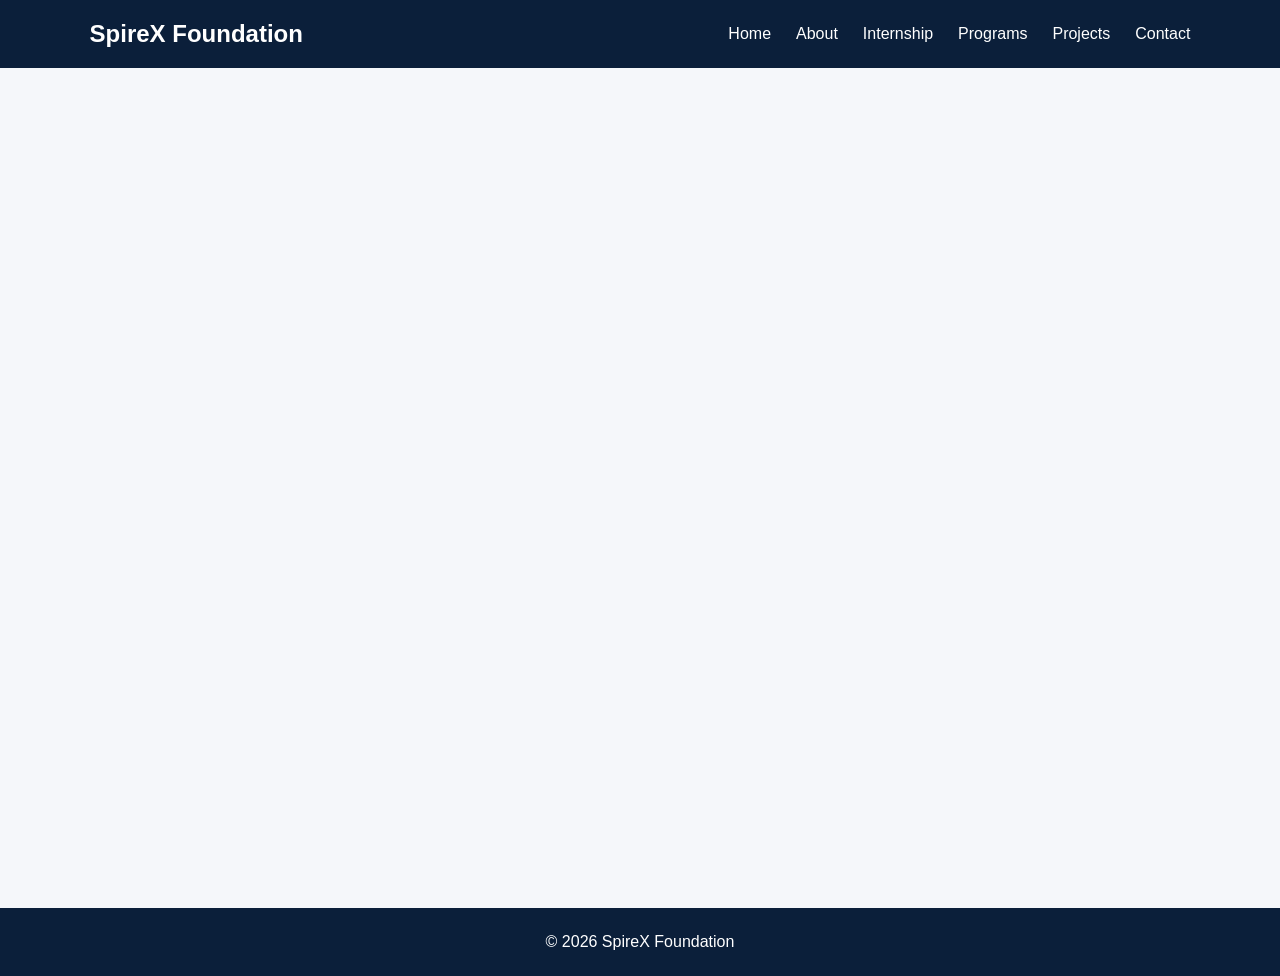
==== index.html @ 18ac82c0 "Initial project structure" ====
<!DOCTYPE html>
<html lang="en">
<head>
    <meta charset="UTF-8"><meta name="viewport" content="width=device-width, initial-scale=1.0">
    <title>SpireX Foundation</title>
    <link rel="stylesheet" href="style.css">
</head>
<body>
<!-- ================= NAVBAR ================= -->
    <header class="navbar">
        <div class="logo">
            SpireX Foundation
        </div>
        <nav>
            <a href="#home">Home</a>
            <a href="#about">About</a>
            <a href="#internship">Internship</a>
            <a href="#programs">Programs</a>
            <a href="#projects">Projects</a>
            <a href="#contact">Contact</a>
        </nav>
    </header>
    <!-- ================= HOME ================= -->
    <section id="home">
        <!-- Member 2 will work here -->
    </section>

    <!-- ================= ABOUT ================= -->
    <section id="about">
        <!-- Member 3 will work here -->
    </section>
    
    <!-- ================= INTERNSHIP ================= -->
     <section id="internship">
         <!-- Member 4 will work here -->
    </section>
    
    <!-- ================= PROGRAMS ================= -->
     <section id="programs">
        <!-- Member 5 will work here -->
    </section>
    
    <!-- ================= PROJECTS ================= -->
    <section id="projects">
        <!-- Member 5 will work here -->
    </section>
    <!-- ================= CONTACT ================= -->
     <section id="contact">
        <!-- Contact section -->
    </section>
    <!-- ================= FOOTER ================= -->
     <footer>
        <p>
            © 2026 SpireX Foundation
        </p>
    </footer>
<script src="script.js"></script>

</body>

</html>
---- style.css ----
* {
    margin: 0;
    padding: 0;
    box-sizing: border-box;
}
body {
    font-family: Arial, sans-serif;
    background-color: #f5f7fa;
    color: #102a43;
}
html {
    scroll-behavior: smooth;
}
/* ================= NAVBAR ================= */
.navbar {
    display: flex;
    justify-content: space-between;
    align-items: center;
    padding: 20px 7%;
    background-color: #0b1f3a;
    color: white;
}
.logo {
    font-size: 24px;
    font-weight: bold;
}
.navbar nav {
    display: flex;
    gap: 25px;
}
.navbar a {
    color: white;
    text-decoration: none;
    font-size: 16px;
}
/* ================= COMMON SECTION ================= */
section {
    padding: 70px 7%;
}
/* ================= COMMON BUTTON ================= */
button {
    padding: 12px 20px;
    border: none;
    border-radius: 6px;
    cursor: pointer;
}
/* ================= FOOTER ================= */
footer {
    background-color: #0b1f3a;
    color: white;
    text-align: center;
    padding: 25px;
}
/* ================= MOBILE ================= */
@media (max-width: 700px) {
    .navbar {
        flex-direction: column;
        gap: 15px;
    }
    .navbar nav {
        flex-wrap: wrap;
        justify-content: center;
        gap: 15px;
    }
}
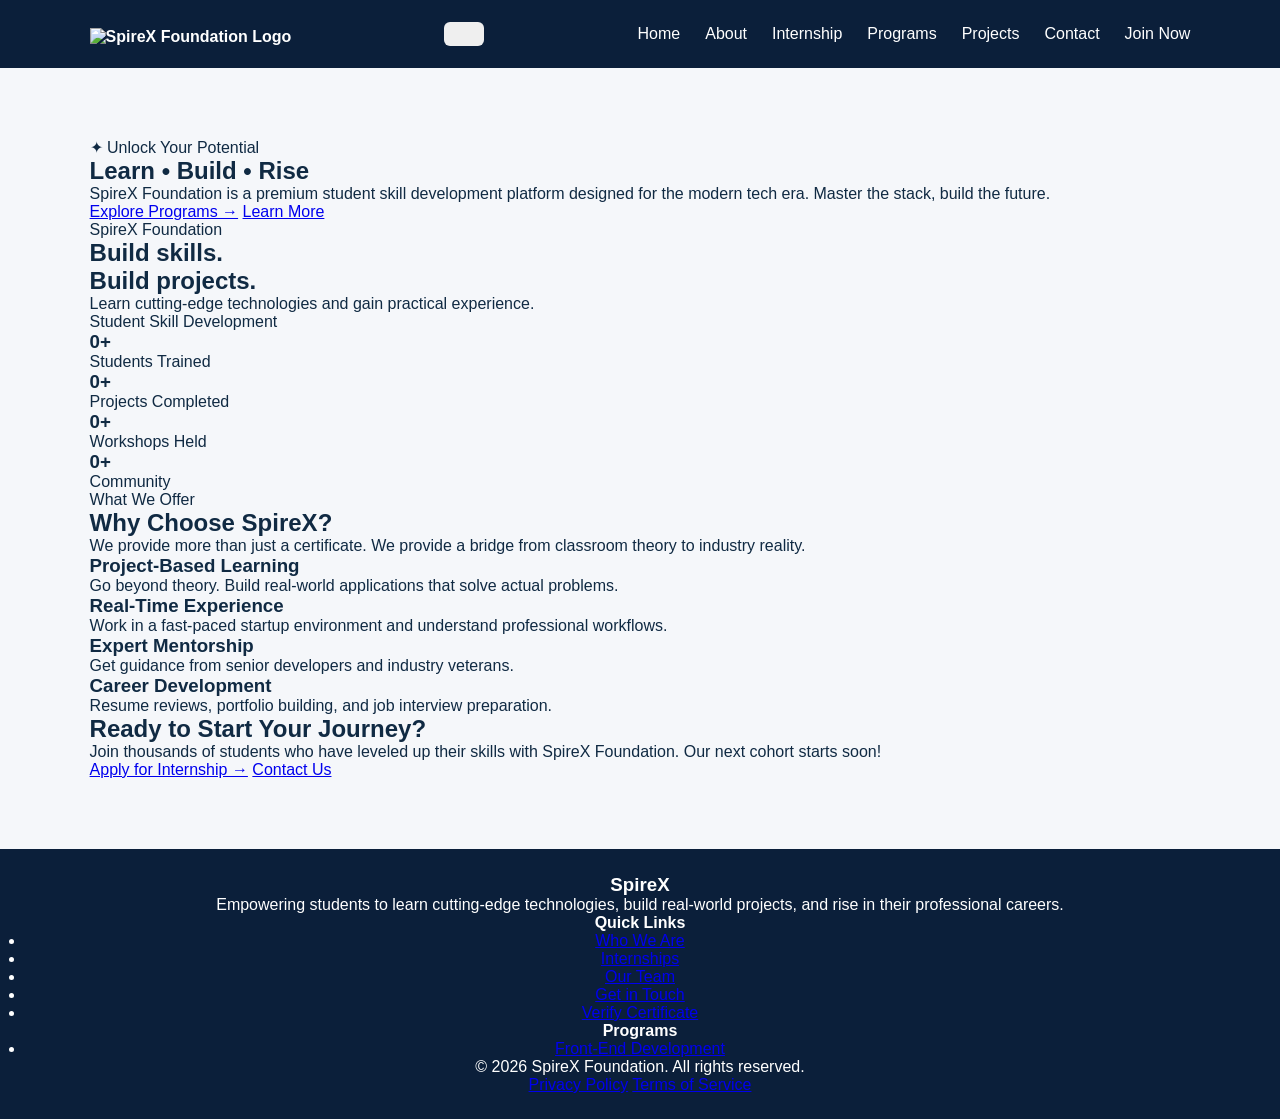
==== commit d6c21155: "Update index.html" ====
--- a/index.html
+++ b/index.html
@@ -1,61 +1,162 @@
 <!DOCTYPE html>
 <html lang="en">
+
 <head>
-    <meta charset="UTF-8"><meta name="viewport" content="width=device-width, initial-scale=1.0">
+    <meta charset="UTF-8">
+    <meta name="viewport" content="width=device-width, initial-scale=1.0">
     <title>SpireX Foundation</title>
     <link rel="stylesheet" href="style.css">
 </head>
+
 <body>
-<!-- ================= NAVBAR ================= -->
+    <!-- ================= NAVBAR ================= -->
     <header class="navbar">
         <div class="logo">
-            SpireX Foundation
+            <a href="#home">
+                <img src="logo.png" alt="SpireX Foundation Logo" class="logo-img">
+            </a>
         </div>
-        <nav>
+        <button class="nav-toggle" id="navToggle" aria-label="Toggle navigation">
+            <span></span>
+            <span></span>
+            <span></span>
+        </button>
+        <nav class="nav-menu" id="navMenu">
             <a href="#home">Home</a>
             <a href="#about">About</a>
             <a href="#internship">Internship</a>
             <a href="#programs">Programs</a>
             <a href="#projects">Projects</a>
             <a href="#contact">Contact</a>
+            <a href="#internship" class="btn primary-btn nav-btn">Join Now</a>
         </nav>
     </header>
-    <!-- ================= HOME ================= -->
-    <section id="home">
-        <!-- Member 2 will work here -->
+
+    <!-- ================= HOME - MEMBER 2 ================= -->
+    <section id="home" class="home-section">
+        <!-- HERO SECTION -->
+        <div class="hero">
+            <div class="hero-content">
+                <p class="hero-small">✦ Unlock Your Potential</p>
+                <h1>Learn <span>•</span> Build <span>•</span> Rise</h1>
+                <p class="hero-text">
+                    SpireX Foundation is a premium student skill development platform designed for the modern tech era.
+                    Master the stack, build the future.
+                </p>
+                <div class="hero-buttons">
+                    <a href="#programs" class="btn primary-btn">Explore Programs &rarr;</a>
+                    <a href="#about" class="btn secondary-btn">Learn More</a>
+                </div>
+            </div>
+
+            <div class="hero-card">
+                <div class="card-top">SpireX Foundation</div>
+                <h2>Build skills.<br>Build projects.</h2>
+                <p>Learn cutting-edge technologies and gain practical experience.</p>
+                <div class="mini-line"></div>
+                <p class="card-note">Student Skill Development</p>
+            </div>
+        </div>
+
+        <!-- STATS SECTION -->
+        <div class="stats">
+            <div class="stat-box">
+                <h3>0+</h3>
+                <p>Students Trained</p>
+            </div>
+            <div class="stat-box">
+                <h3>0+</h3>
+                <p>Projects Completed</p>
+            </div>
+            <div class="stat-box">
+                <h3>0+</h3>
+                <p>Workshops Held</p>
+            </div>
+            <div class="stat-box">
+                <h3>0+</h3>
+                <p>Community</p>
+            </div>
+        </div>
+
+        <!-- WHY CHOOSE SPIREX SECTION -->
+        <div class="why-section">
+            <div class="section-heading">
+                <p class="hero-small">What We Offer</p>
+                <h2>Why Choose SpireX?</h2>
+                <p>
+                    We provide more than just a certificate. We provide a bridge from classroom theory to industry
+                    reality.
+                </p>
+            </div>
+
+            <div class="feature-grid">
+                <div class="feature-card">
+                    <h3>Project-Based Learning</h3>
+                    <p>Go beyond theory. Build real-world applications that solve actual problems.</p>
+                </div>
+                <div class="feature-card">
+                    <h3>Real-Time Experience</h3>
+                    <p>Work in a fast-paced startup environment and understand professional workflows.</p>
+                </div>
+                <div class="feature-card">
+                    <h3>Expert Mentorship</h3>
+                    <p>Get guidance from senior developers and industry veterans.</p>
+                </div>
+                <div class="feature-card">
+                    <h3>Career Development</h3>
+                    <p>Resume reviews, portfolio building, and job interview preparation.</p>
+                </div>
+            </div>
+        </div>
+
+        <!-- CTA SECTION -->
+        <div class="cta-section">
+            <h2>Ready to Start Your Journey?</h2>
+            <p>
+                Join thousands of students who have leveled up their skills with SpireX Foundation. Our next cohort
+                starts soon!
+            </p>
+            <div class="hero-buttons">
+                <a href="#internship" class="btn primary-btn">Apply for Internship &rarr;</a>
+                <a href="#contact" class="btn secondary-btn">Contact Us</a>
+            </div>
+        </div>
     </section>
 
-    <!-- ================= ABOUT ================= -->
-    <section id="about">
-        <!-- Member 3 will work here -->
-    </section>
-    
-    <!-- ================= INTERNSHIP ================= -->
-     <section id="internship">
-         <!-- Member 4 will work here -->
-    </section>
-    
-    <!-- ================= PROGRAMS ================= -->
-     <section id="programs">
-        <!-- Member 5 will work here -->
-    </section>
-    
-    <!-- ================= PROJECTS ================= -->
-    <section id="projects">
-        <!-- Member 5 will work here -->
-    </section>
-    <!-- ================= CONTACT ================= -->
-     <section id="contact">
-        <!-- Contact section -->
-    </section>
     <!-- ================= FOOTER ================= -->
-     <footer>
-        <p>
-            © 2026 SpireX Foundation
-        </p>
+    <footer>
+        <div class="footer-container">
+            <div class="footer-col footer-about">
+                <h3 class="footer-logo">SpireX</h3>
+                <p>Empowering students to learn cutting-edge technologies, build real-world projects, and rise in their
+                    professional careers.</p>
+            </div>
+            <div class="footer-col">
+                <h4>Quick Links</h4>
+                <ul>
+                    <li><a href="#about">Who We Are</a></li>
+                    <li><a href="#internship">Internships</a></li>
+                    <li><a href="#about">Our Team</a></li>
+                    <li><a href="#contact">Get in Touch</a></li>
+                    <li><a href="#">Verify Certificate</a></li>
+                </ul>
+            </div>
+            <div class="footer-col">
+                <h4>Programs</h4>
+                <ul>
+                    <li><a href="#programs">Front-End Development</a></li>
+                </ul>
+            </div>
+        </div>
+        <div class="footer-bottom">
+            <p>&copy; 2026 SpireX Foundation. All rights reserved.</p>
+            <div class="footer-legal">
+                <a href="#">Privacy Policy</a>
+                <a href="#">Terms of Service</a>
+            </div>
+        </div>
     </footer>
-<script src="script.js"></script>
-
+    <script src="script.js"></script>
 </body>
 
-</html>+</html>
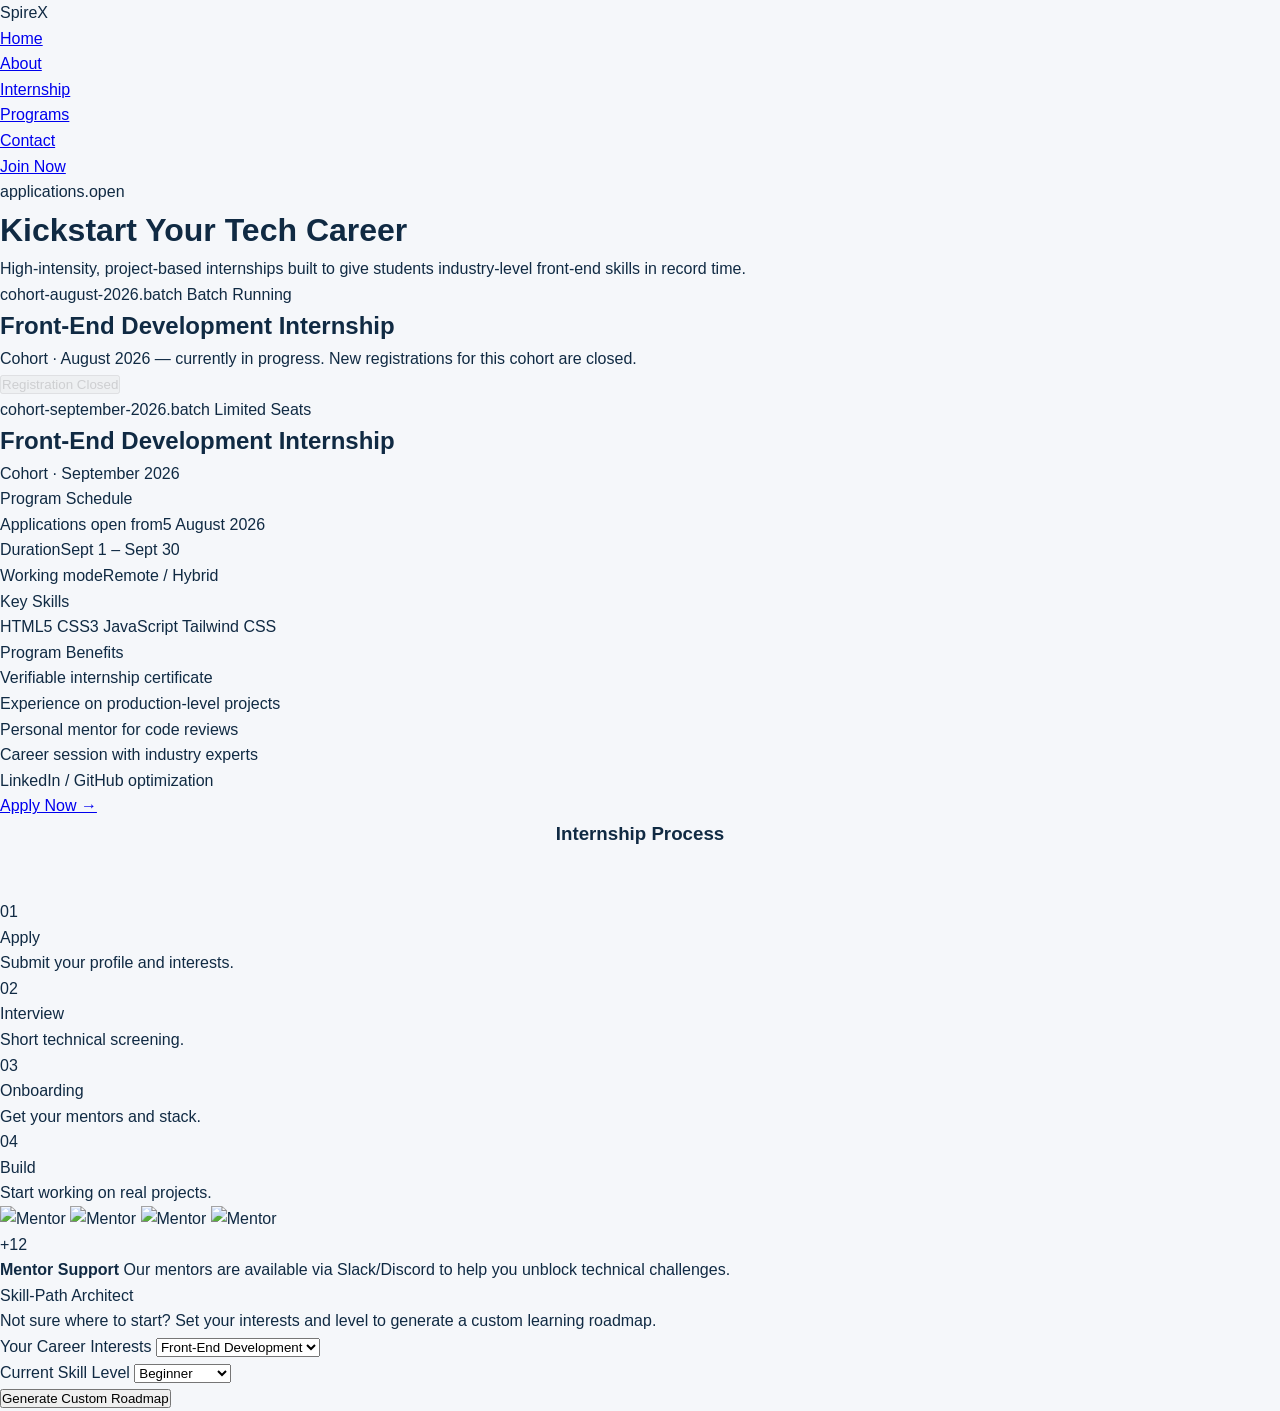
==== commit 9cd1f412: "Add files via upload" ====
--- a/index.html
+++ b/index.html
@@ -1,162 +1,164 @@
-<!DOCTYPE html>
-<html lang="en">
-
-<head>
-    <meta charset="UTF-8">
-    <meta name="viewport" content="width=device-width, initial-scale=1.0">
-    <title>SpireX Foundation</title>
-    <link rel="stylesheet" href="style.css">
-</head>
-
-<body>
-    <!-- ================= NAVBAR ================= -->
-    <header class="navbar">
-        <div class="logo">
-            <a href="#home">
-                <img src="logo.png" alt="SpireX Foundation Logo" class="logo-img">
-            </a>
-        </div>
-        <button class="nav-toggle" id="navToggle" aria-label="Toggle navigation">
-            <span></span>
-            <span></span>
-            <span></span>
-        </button>
-        <nav class="nav-menu" id="navMenu">
-            <a href="#home">Home</a>
-            <a href="#about">About</a>
-            <a href="#internship">Internship</a>
-            <a href="#programs">Programs</a>
-            <a href="#projects">Projects</a>
-            <a href="#contact">Contact</a>
-            <a href="#internship" class="btn primary-btn nav-btn">Join Now</a>
-        </nav>
-    </header>
-
-    <!-- ================= HOME - MEMBER 2 ================= -->
-    <section id="home" class="home-section">
-        <!-- HERO SECTION -->
-        <div class="hero">
-            <div class="hero-content">
-                <p class="hero-small">✦ Unlock Your Potential</p>
-                <h1>Learn <span>•</span> Build <span>•</span> Rise</h1>
-                <p class="hero-text">
-                    SpireX Foundation is a premium student skill development platform designed for the modern tech era.
-                    Master the stack, build the future.
-                </p>
-                <div class="hero-buttons">
-                    <a href="#programs" class="btn primary-btn">Explore Programs &rarr;</a>
-                    <a href="#about" class="btn secondary-btn">Learn More</a>
-                </div>
-            </div>
-
-            <div class="hero-card">
-                <div class="card-top">SpireX Foundation</div>
-                <h2>Build skills.<br>Build projects.</h2>
-                <p>Learn cutting-edge technologies and gain practical experience.</p>
-                <div class="mini-line"></div>
-                <p class="card-note">Student Skill Development</p>
-            </div>
-        </div>
-
-        <!-- STATS SECTION -->
-        <div class="stats">
-            <div class="stat-box">
-                <h3>0+</h3>
-                <p>Students Trained</p>
-            </div>
-            <div class="stat-box">
-                <h3>0+</h3>
-                <p>Projects Completed</p>
-            </div>
-            <div class="stat-box">
-                <h3>0+</h3>
-                <p>Workshops Held</p>
-            </div>
-            <div class="stat-box">
-                <h3>0+</h3>
-                <p>Community</p>
-            </div>
-        </div>
-
-        <!-- WHY CHOOSE SPIREX SECTION -->
-        <div class="why-section">
-            <div class="section-heading">
-                <p class="hero-small">What We Offer</p>
-                <h2>Why Choose SpireX?</h2>
-                <p>
-                    We provide more than just a certificate. We provide a bridge from classroom theory to industry
-                    reality.
-                </p>
-            </div>
-
-            <div class="feature-grid">
-                <div class="feature-card">
-                    <h3>Project-Based Learning</h3>
-                    <p>Go beyond theory. Build real-world applications that solve actual problems.</p>
-                </div>
-                <div class="feature-card">
-                    <h3>Real-Time Experience</h3>
-                    <p>Work in a fast-paced startup environment and understand professional workflows.</p>
-                </div>
-                <div class="feature-card">
-                    <h3>Expert Mentorship</h3>
-                    <p>Get guidance from senior developers and industry veterans.</p>
-                </div>
-                <div class="feature-card">
-                    <h3>Career Development</h3>
-                    <p>Resume reviews, portfolio building, and job interview preparation.</p>
-                </div>
-            </div>
-        </div>
-
-        <!-- CTA SECTION -->
-        <div class="cta-section">
-            <h2>Ready to Start Your Journey?</h2>
-            <p>
-                Join thousands of students who have leveled up their skills with SpireX Foundation. Our next cohort
-                starts soon!
-            </p>
-            <div class="hero-buttons">
-                <a href="#internship" class="btn primary-btn">Apply for Internship &rarr;</a>
-                <a href="#contact" class="btn secondary-btn">Contact Us</a>
-            </div>
-        </div>
-    </section>
-
-    <!-- ================= FOOTER ================= -->
-    <footer>
-        <div class="footer-container">
-            <div class="footer-col footer-about">
-                <h3 class="footer-logo">SpireX</h3>
-                <p>Empowering students to learn cutting-edge technologies, build real-world projects, and rise in their
-                    professional careers.</p>
-            </div>
-            <div class="footer-col">
-                <h4>Quick Links</h4>
-                <ul>
-                    <li><a href="#about">Who We Are</a></li>
-                    <li><a href="#internship">Internships</a></li>
-                    <li><a href="#about">Our Team</a></li>
-                    <li><a href="#contact">Get in Touch</a></li>
-                    <li><a href="#">Verify Certificate</a></li>
-                </ul>
-            </div>
-            <div class="footer-col">
-                <h4>Programs</h4>
-                <ul>
-                    <li><a href="#programs">Front-End Development</a></li>
-                </ul>
-            </div>
-        </div>
-        <div class="footer-bottom">
-            <p>&copy; 2026 SpireX Foundation. All rights reserved.</p>
-            <div class="footer-legal">
-                <a href="#">Privacy Policy</a>
-                <a href="#">Terms of Service</a>
-            </div>
-        </div>
-    </footer>
-    <script src="script.js"></script>
-</body>
-
-</html>
+<!DOCTYPE html>
+<html lang="en">
+<head>
+<meta charset="UTF-8" />
+<meta name="viewport" content="width=device-width, initial-scale=1.0" />
+<title>Internship Program</title>
+<link rel="preconnect" href="https://fonts.googleapis.com">
+<link rel="stylesheet" href="style.css">
+</head>
+<body>
+
+<div class="bg-glow"></div>
+<div class="bg-grid"></div>
+
+<nav class="nav">
+  <div class="nav-logo">Spire<span>X</span></div>
+  <ul class="nav-links">
+    <li><a href="#">Home</a></li>
+    <li><a href="#">About</a></li>
+    <li><a href="#">Internship</a></li>
+    <li><a href="#">Programs</a></li>
+    <li><a href="#">Contact</a></li>
+  </ul>
+  <a href="#" class="nav-cta">Join Now</a>
+</nav>
+
+<div class="wrap">
+
+  <div class="eyebrow reveal">applications.open</div>
+  <h1 class="page-title reveal">Kickstart Your Tech Career</h1>
+  <p class="page-sub reveal">High-intensity, project-based internships built to give students industry-level front-end skills in record time.</p>
+
+
+  <div class="cohort-card reveal">
+    <div class="tab-bar">
+      <div class="tab-dots"><span></span><span></span><span></span></div>
+      <span class="tab-file">cohort-august-2026.batch</span>
+      <span class="status-pill">Batch Running</span>
+    </div>
+    <div class="cohort-body">
+      <h2 class="cohort-title">Front-End Development Internship</h2>
+      <p class="cohort-meta">Cohort · August 2026 — currently in progress. New registrations for this cohort are closed.</p>
+      <button class="apply-btn" disabled style="opacity:.5; cursor:not-allowed;">Registration Closed</button>
+    </div>
+  </div>
+
+  
+  <div class="cohort-card reveal">
+    <div class="tab-bar">
+      <div class="tab-dots"><span></span><span></span><span></span></div>
+      <span class="tab-file">cohort-september-2026.batch</span>
+      <span class="status-pill mint">Limited Seats</span>
+    </div>
+    <div class="cohort-body">
+      <h2 class="cohort-title">Front-End Development Internship</h2>
+      <p class="cohort-meta">Cohort · September 2026</p>
+
+      <div class="grid-2">
+        <div>
+          <div class="block-label">Program Schedule</div>
+          <ul class="kv-list">
+            <li><span class="k">Applications open from</span><span class="v">5 August 2026</span></li>
+            <li><span class="k">Duration</span><span class="v">Sept 1 – Sept 30</span></li>
+            <li><span class="k">Working mode</span><span class="v">Remote / Hybrid</span></li>
+          </ul>
+        </div>
+        <div>
+          <div class="block-label">Key Skills</div>
+          <div class="skill-tags">
+            <span>HTML5</span>
+            <span>CSS3</span>
+            <span>JavaScript</span>
+            <span>Tailwind CSS</span>
+          </div>
+        </div>
+      </div>
+
+      <div class="block-label">Program Benefits</div>
+      <ul class="benefits">
+        <li>Verifiable internship certificate</li>
+        <li>Experience on production-level projects</li>
+        <li>Personal mentor for code reviews</li>
+        <li>Career session with industry experts</li>
+        <li>LinkedIn / GitHub optimization</li>
+      </ul>
+
+      <a class="apply-btn" href="https://forms.gle/pa9HU2PPgo3mgLje9" target="_blank" rel="noopener">
+        Apply Now →
+      </a>
+    </div>
+  </div>
+
+  <h3 class="section-heading reveal">Internship Process</h3>
+  <div class="process">
+    <div class="step reveal" style="transition-delay:.05s">
+      <div class="step-index">01</div>
+      <div class="step-title">Apply</div>
+      <p class="step-desc">Submit your profile and interests.</p>
+    </div>
+    <div class="step reveal" style="transition-delay:.15s">
+      <div class="step-index">02</div>
+      <div class="step-title">Interview</div>
+      <p class="step-desc">Short technical screening.</p>
+    </div>
+    <div class="step reveal" style="transition-delay:.25s">
+      <div class="step-index">03</div>
+      <div class="step-title">Onboarding</div>
+      <p class="step-desc">Get your mentors and stack.</p>
+    </div>
+    <div class="step reveal" style="transition-delay:.35s">
+      <div class="step-index">04</div>
+      <div class="step-title">Build</div>
+      <p class="step-desc">Start working on real projects.</p>
+    </div>
+  </div>
+
+  <div class="mentor-row reveal">
+    <div class="avatars">
+      <img src="https://picsum.photos/seed/avatar_1/100/100" alt="Mentor" />
+      <img src="https://picsum.photos/seed/avatar_2/100/100" alt="Mentor" />
+      <img src="https://picsum.photos/seed/avatar_3/100/100" alt="Mentor" />
+      <img src="https://picsum.photos/seed/avatar_4/100/100" alt="Mentor" />
+      <div class="avatar-more">+12</div>
+    </div>
+    <div class="mentor-copy">
+      <strong>Mentor Support</strong>
+      Our mentors are available via Slack/Discord to help you unblock technical challenges.
+    </div>
+  </div>
+
+  <div class="roadmap-card reveal">
+    <div class="roadmap-title">Skill-Path Architect</div>
+    <p class="roadmap-sub">Not sure where to start? Set your interests and level to generate a custom learning roadmap.</p>
+
+    <div class="roadmap-form">
+      <div class="field">
+        <label for="interest">Your Career Interests</label>
+        <select id="interest">
+          <option>Front-End Development</option>
+          <option>UI/UX Design</option>
+          <option>Full-Stack Development</option>
+        </select>
+      </div>
+      <div class="field">
+        <label for="level">Current Skill Level</label>
+        <select id="level">
+          <option>Beginner</option>
+          <option>Intermediate</option>
+          <option>Advanced</option>
+        </select>
+      </div>
+    </div>
+
+    <button class="generate-btn" onclick="generateRoadmap()">Generate Custom Roadmap</button>
+
+    <div class="roadmap-output" id="roadmapOutput"></div>
+  </div>
+
+</div>
+
+<script src="script.js"></script>
+
+</body>
+</html>
--- a/style.css
+++ b/style.css
@@ -3,63 +3,546 @@
     padding: 0;
     box-sizing: border-box;
 }
+
 body {
     font-family: Arial, sans-serif;
     background-color: #f5f7fa;
     color: #102a43;
-}
-html {
-    scroll-behavior: smooth;
-}
+    line-height: 1.6;
+    overflow-x: hidden;
+}
+
+section {
+    padding: 70px 7%;
+}
+
 /* ================= NAVBAR ================= */
 .navbar {
     display: flex;
     justify-content: space-between;
     align-items: center;
-    padding: 20px 7%;
+    padding: 6px 7%;
     background-color: #0b1f3a;
-    color: white;
-}
-.logo {
-    font-size: 24px;
+    color: #ffffff;
+    position: sticky;
+    top: 0;
+    z-index: 1000;
+}
+
+.logo a {
+    display: flex;
+    align-items: center;
+    text-decoration: none;
+}
+
+.logo-img {
+    height: 175px;
+    width: auto;
+    object-fit: contain;
+    display: block;
+}
+
+.nav-menu {
+    display: flex;
+    align-items: center;
+    gap: 24px;
+}
+
+.nav-menu a {
+    color: #ffffff;
+    text-decoration: none;
+    font-size: 15px;
+    font-weight: 500;
+    transition: color 0.2s ease;
+}
+
+.nav-menu a:hover {
+    color: #60a5fa;
+}
+
+.nav-btn {
+    padding: 8px 18px !important;
+    font-size: 14px !important;
+    background-color: #2563eb !important;
+    color: #ffffff !important;
+    border-color: #2563eb !important;
+}
+
+.nav-btn:hover {
+    background-color: #1d4ed8 !important;
+    border-color: #1d4ed8 !important;
+}
+
+.nav-toggle {
+    display: none;
+    flex-direction: column;
+    justify-content: space-between;
+    width: 26px;
+    height: 19px;
+    background: transparent;
+    border: none;
+    cursor: pointer;
+    padding: 0;
+    z-index: 1001;
+}
+
+.nav-toggle span {
+    width: 100%;
+    height: 3px;
+    background-color: #ffffff;
+    border-radius: 2px;
+    transition: transform 0.3s ease, opacity 0.3s ease;
+}
+
+/* ================= BUTTONS ================= */
+.btn {
+    display: inline-flex;
+    align-items: center;
+    justify-content: center;
+    padding: 12px 24px;
+    border-radius: 6px;
+    font-size: 15px;
     font-weight: bold;
-}
-.navbar nav {
-    display: flex;
-    gap: 25px;
-}
-.navbar a {
-    color: white;
+    cursor: pointer;
     text-decoration: none;
+    transition: 0.2s ease;
+    border: 1.5px solid transparent;
+}
+
+.primary-btn {
+    background-color: #2563eb;
+    color: #ffffff;
+    border-color: #2563eb;
+}
+
+.primary-btn:hover {
+    background-color: #1d4ed8;
+    border-color: #1d4ed8;
+    transform: translateY(-1px);
+}
+
+.secondary-btn {
+    background-color: transparent;
+    color: #0b1f3a;
+    border-color: #0b1f3a;
+}
+
+.secondary-btn:hover {
+    background-color: #0b1f3a;
+    color: #ffffff;
+    transform: translateY(-1px);
+}
+
+/* ================= HERO SECTION ================= */
+.home-section {
+    padding-top: 60px;
+    padding-bottom: 70px;
+}
+
+.hero {
+    display: flex;
+    align-items: center;
+    justify-content: space-between;
+    gap: 45px;
+    margin-bottom: 70px;
+}
+
+.hero-content {
+    flex: 1;
+    max-width: 600px;
+}
+
+.hero-small {
+    display: inline-block;
+    font-size: 13px;
+    font-weight: bold;
+    letter-spacing: 1px;
+    color: #2563eb;
+    background-color: #e0e7ff;
+    padding: 6px 16px;
+    border-radius: 20px;
+    margin-bottom: 20px;
+}
+
+.hero h1 {
+    font-size: 46px;
+    font-weight: 800;
+    color: #0b1f3a;
+    line-height: 1.2;
+    margin-bottom: 20px;
+}
+
+.hero h1 span {
+    color: #2563eb;
+    margin: 0 4px;
+}
+
+.hero-text {
+    font-size: 18px;
+    color: #486581;
+    line-height: 1.6;
+    margin-bottom: 30px;
+}
+
+.hero-buttons {
+    display: flex;
+    gap: 15px;
+    flex-wrap: wrap;
+}
+
+.hero-card {
+    flex: 1;
+    max-width: 400px;
+    background-color: #ffffff;
+    border: 1px solid #d9e2ec;
+    border-radius: 12px;
+    padding: 32px;
+    box-shadow: 0 10px 25px rgba(11, 31, 58, 0.08);
+}
+
+.card-top {
+    font-size: 13px;
+    color: #2563eb;
+    font-weight: bold;
+    margin-bottom: 20px;
+    text-transform: uppercase;
+    letter-spacing: 1px;
+}
+
+.hero-card h2 {
+    color: #0b1f3a;
+    font-size: 28px;
+    line-height: 1.3;
+    margin-bottom: 14px;
+}
+
+.hero-card p {
+    color: #486581;
+    font-size: 15px;
+    line-height: 1.6;
+}
+
+.mini-line {
+    width: 50px;
+    height: 3px;
+    background-color: #2563eb;
+    margin: 22px 0 12px;
+    border-radius: 2px;
+}
+
+.card-note {
+    font-size: 13px !important;
+    color: #2563eb !important;
+    font-weight: 600;
+}
+
+/* ================= STATS SECTION ================= */
+.stats {
+    display: grid;
+    grid-template-columns: repeat(4, 1fr);
+    gap: 20px;
+    background-color: #ffffff;
+    border: 1px solid #e2e8f0;
+    border-radius: 12px;
+    padding: 35px 30px;
+    margin-bottom: 80px;
+    text-align: center;
+    box-shadow: 0 4px 15px rgba(0, 0, 0, 0.03);
+}
+
+.stat-box {
+    padding: 10px;
+}
+
+.stat-box:not(:last-child) {
+    border-right: 1px solid #e2e8f0;
+}
+
+.stat-box h3 {
+    font-size: 38px;
+    font-weight: 800;
+    color: #0b1f3a;
+    margin-bottom: 6px;
+}
+
+.stat-box p {
+    font-size: 13px;
+    color: #486581;
+    font-weight: 600;
+    text-transform: uppercase;
+    letter-spacing: 0.5px;
+}
+
+/* ================= WHY CHOOSE SECTION ================= */
+.why-section {
+    margin-bottom: 80px;
+}
+
+.section-heading {
+    text-align: center;
+    max-width: 650px;
+    margin: 0 auto 50px auto;
+}
+
+.section-heading h2 {
+    font-size: 34px;
+    font-weight: 800;
+    color: #0b1f3a;
+    margin-bottom: 14px;
+}
+
+.section-heading p {
     font-size: 16px;
-}
-/* ================= COMMON SECTION ================= */
-section {
-    padding: 70px 7%;
-}
-/* ================= COMMON BUTTON ================= */
-button {
-    padding: 12px 20px;
-    border: none;
-    border-radius: 6px;
-    cursor: pointer;
-}
+    color: #486581;
+    line-height: 1.6;
+}
+
+.feature-grid {
+    display: grid;
+    grid-template-columns: repeat(4, 1fr);
+    gap: 24px;
+}
+
+.feature-card {
+    background-color: #ffffff;
+    border: 1px solid #e2e8f0;
+    border-radius: 12px;
+    padding: 30px 24px;
+    box-shadow: 0 4px 12px rgba(0, 0, 0, 0.03);
+    transition: transform 0.2s ease, box-shadow 0.2s ease, border-color 0.2s ease;
+}
+
+.feature-card:hover {
+    transform: translateY(-4px);
+    box-shadow: 0 10px 20px rgba(11, 31, 58, 0.08);
+    border-color: #bcccdc;
+}
+
+.feature-card h3 {
+    font-size: 18px;
+    font-weight: 700;
+    color: #0b1f3a;
+    margin-bottom: 12px;
+}
+
+.feature-card p {
+    font-size: 14px;
+    color: #486581;
+    line-height: 1.6;
+}
+
+/* ================= CTA SECTION ================= */
+.cta-section {
+    background-color: #0b1f3a;
+    border-radius: 16px;
+    padding: 60px 40px;
+    text-align: center;
+    color: #ffffff;
+    max-width: 1000px;
+    margin: 0 auto;
+    box-shadow: 0 10px 30px rgba(11, 31, 58, 0.15);
+}
+
+.cta-section h2 {
+    font-size: 34px;
+    font-weight: 800;
+    margin-bottom: 16px;
+    color: #ffffff;
+}
+
+.cta-section p {
+    font-size: 16px;
+    color: #9fb3c8;
+    line-height: 1.6;
+    margin-bottom: 30px;
+    max-width: 650px;
+    margin-left: auto;
+    margin-right: auto;
+}
+
+.cta-section .hero-buttons {
+    justify-content: center;
+}
+
+.cta-section .secondary-btn {
+    color: #ffffff;
+    border-color: rgba(255, 255, 255, 0.4);
+}
+
+.cta-section .secondary-btn:hover {
+    background-color: rgba(255, 255, 255, 0.15);
+    border-color: #ffffff;
+    color: #ffffff;
+}
+
 /* ================= FOOTER ================= */
 footer {
     background-color: #0b1f3a;
-    color: white;
-    text-align: center;
-    padding: 25px;
-}
-/* ================= MOBILE ================= */
-@media (max-width: 700px) {
+    color: #ffffff;
+    padding: 60px 7% 30px 7%;
+}
+
+.footer-container {
+    display: grid;
+    grid-template-columns: 2fr 1fr 1fr;
+    gap: 40px;
+    margin-bottom: 40px;
+}
+
+.footer-logo {
+    font-size: 24px;
+    font-weight: bold;
+    color: #ffffff;
+    margin-bottom: 14px;
+}
+
+.footer-about p {
+    font-size: 14px;
+    line-height: 1.6;
+    max-width: 400px;
+    color: #9fb3c8;
+}
+
+.footer-col h4 {
+    font-size: 16px;
+    font-weight: bold;
+    color: #ffffff;
+    margin-bottom: 18px;
+}
+
+.footer-col ul {
+    list-style: none;
+}
+
+.footer-col li {
+    margin-bottom: 10px;
+}
+
+.footer-col a,
+.footer-legal a {
+    color: #9fb3c8;
+    text-decoration: none;
+    font-size: 14px;
+    transition: color 0.2s ease;
+}
+
+.footer-col a:hover,
+.footer-legal a:hover {
+    color: #ffffff;
+}
+
+.footer-bottom {
+    display: flex;
+    justify-content: space-between;
+    align-items: center;
+    border-top: 1px solid rgba(255, 255, 255, 0.1);
+    padding-top: 25px;
+    font-size: 13px;
+    color: #9fb3c8;
+}
+
+.footer-legal {
+    display: flex;
+    gap: 20px;
+}
+
+/* ================= RESPONSIVE DESIGN ================= */
+@media (max-width: 992px) {
+    .hero {
+        flex-direction: column;
+        text-align: center;
+    }
+
+    .hero-content,
+    .hero-card {
+        max-width: 100%;
+        width: 100%;
+    }
+
+    .hero-buttons {
+        justify-content: center;
+    }
+
+    .feature-grid,
+    .footer-container {
+        grid-template-columns: repeat(2, 1fr);
+    }
+}
+
+@media (max-width: 768px) {
     .navbar {
+        padding: 6px 5%;
+    }
+
+    .logo-img {
+        height: 150px;
+    }
+
+    .nav-toggle {
+        display: flex;
+    }
+
+    .nav-menu {
+        position: absolute;
+        top: 100%;
+        left: 0;
+        right: 0;
+        background-color: #0b1f3a;
+        flex-direction: column;
+        align-items: center;
+        gap: 18px;
+        padding: 24px 0;
+        border-bottom: 1px solid rgba(255, 255, 255, 0.1);
+        display: none;
+        box-shadow: 0 10px 25px rgba(0, 0, 0, 0.3);
+    }
+
+    .nav-menu.active {
+        display: flex;
+    }
+
+    section {
+        padding: 50px 5%;
+    }
+
+    .hero h1 {
+        font-size: 32px;
+    }
+
+    .hero-text {
+        font-size: 16px;
+    }
+
+    .stats {
+        grid-template-columns: repeat(2, 1fr);
+        gap: 20px 0;
+        padding: 25px 15px;
+    }
+
+    .stat-box:not(:last-child) {
+        border-right: none;
+    }
+
+    .stat-box h3 {
+        font-size: 28px;
+    }
+
+    .feature-grid,
+    .footer-container {
+        grid-template-columns: 1fr;
+    }
+
+    .cta-section {
+        padding: 40px 20px;
+    }
+
+    .cta-section h2 {
+        font-size: 24px;
+    }
+
+    .footer-bottom {
         flex-direction: column;
         gap: 15px;
-    }
-    .navbar nav {
-        flex-wrap: wrap;
-        justify-content: center;
-        gap: 15px;
-    }
-}+        text-align: center;
+    }
+}
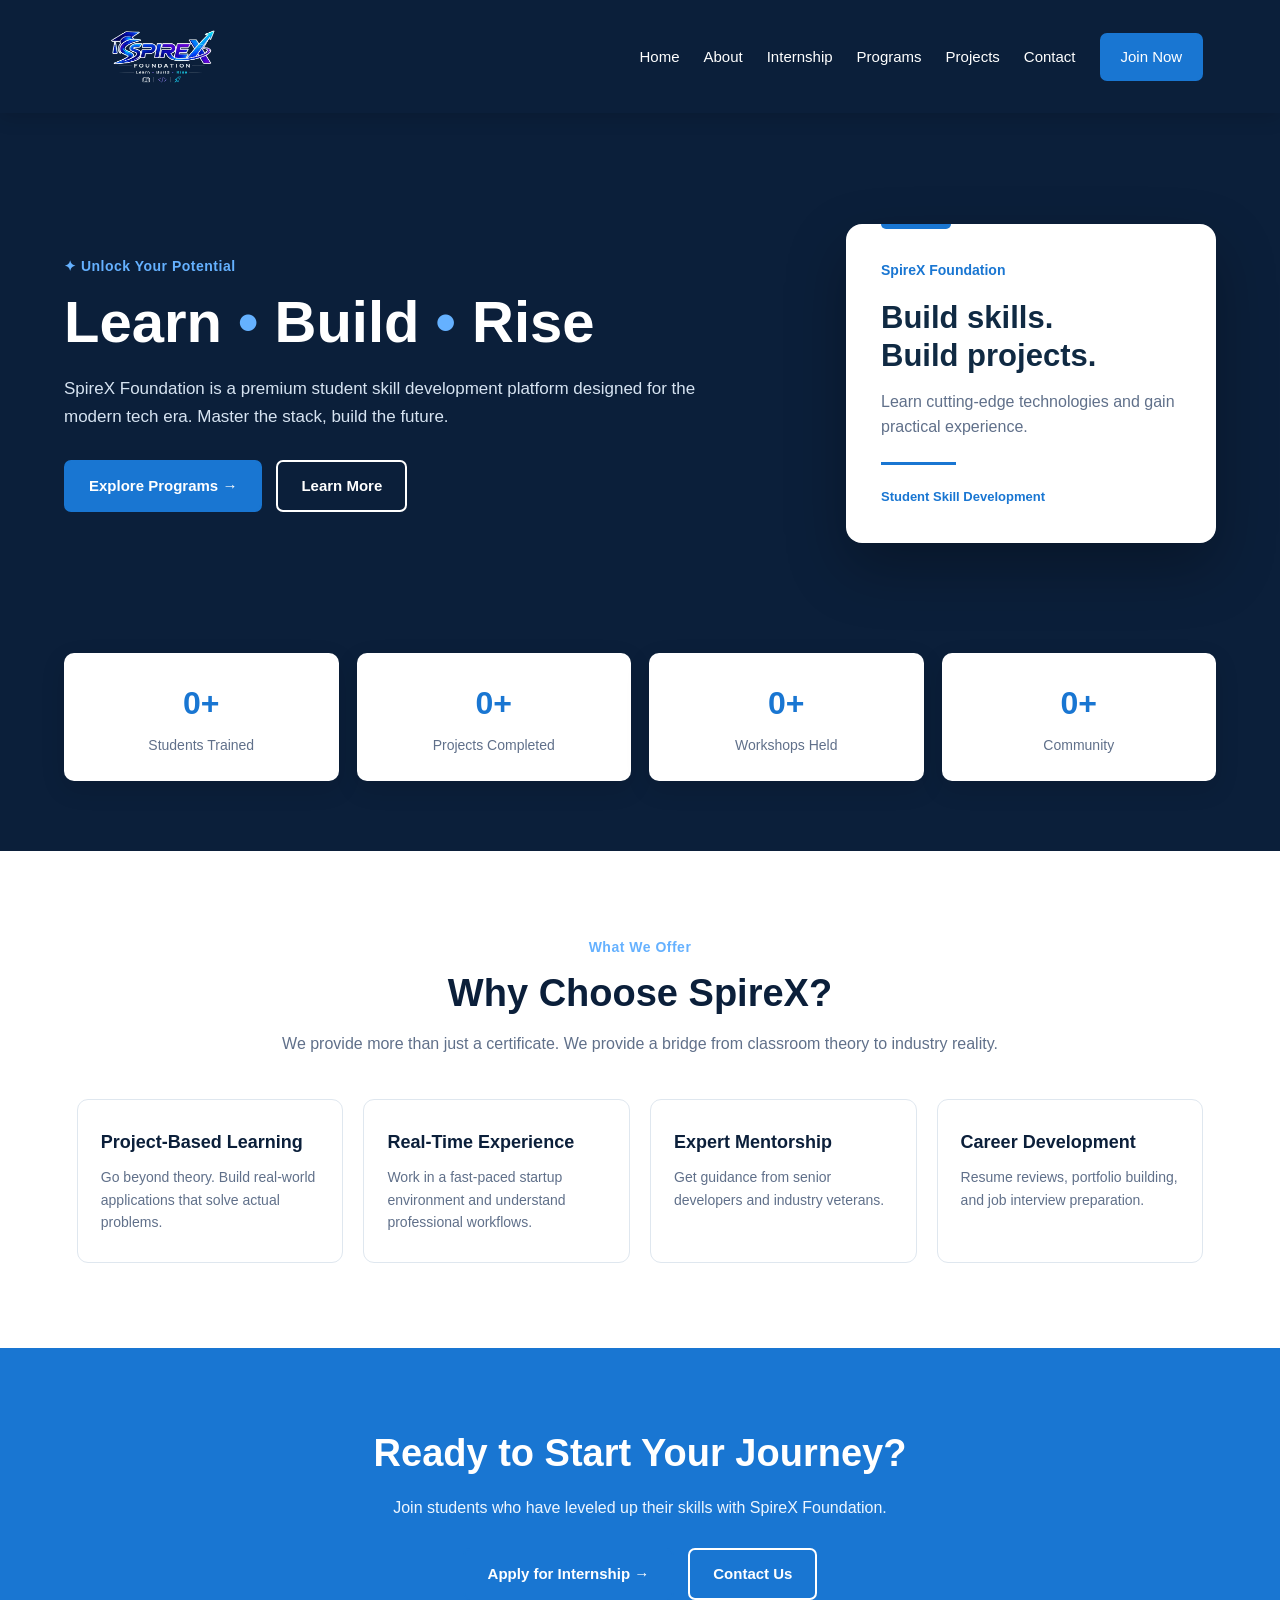
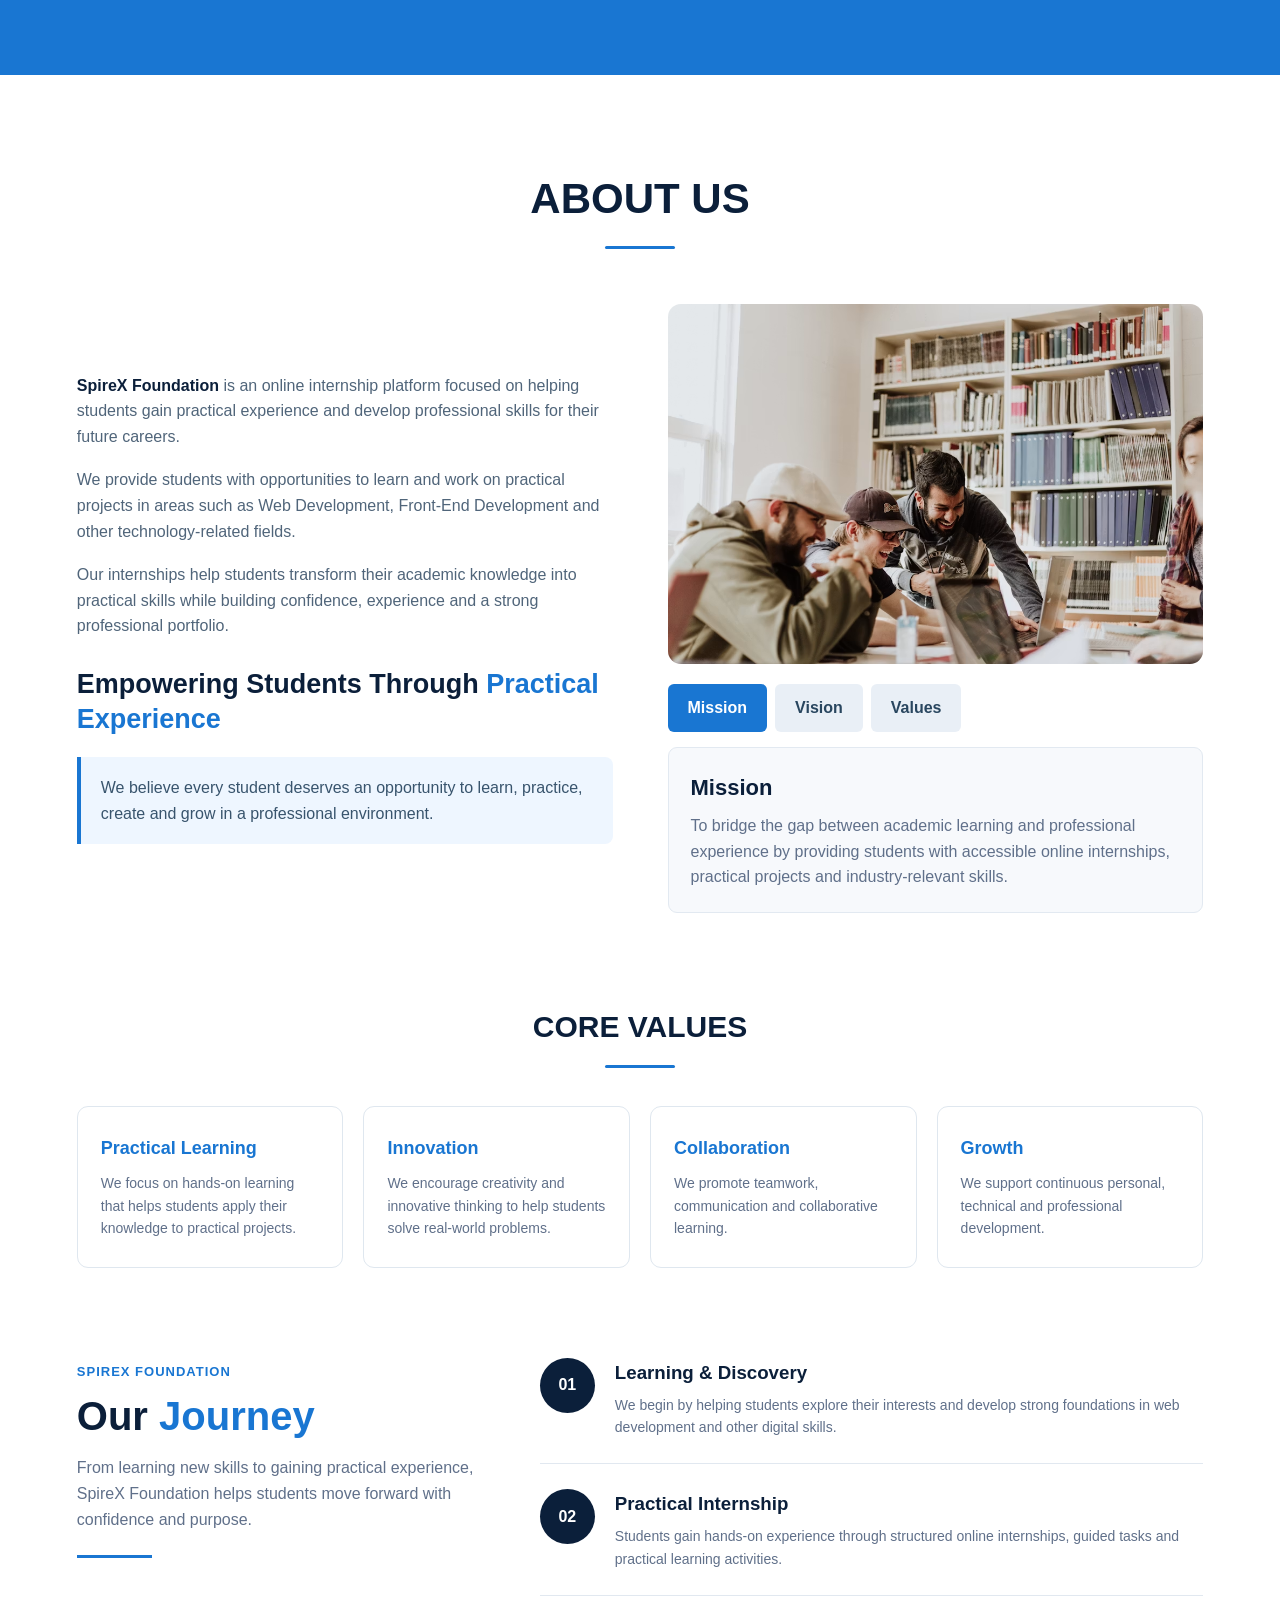
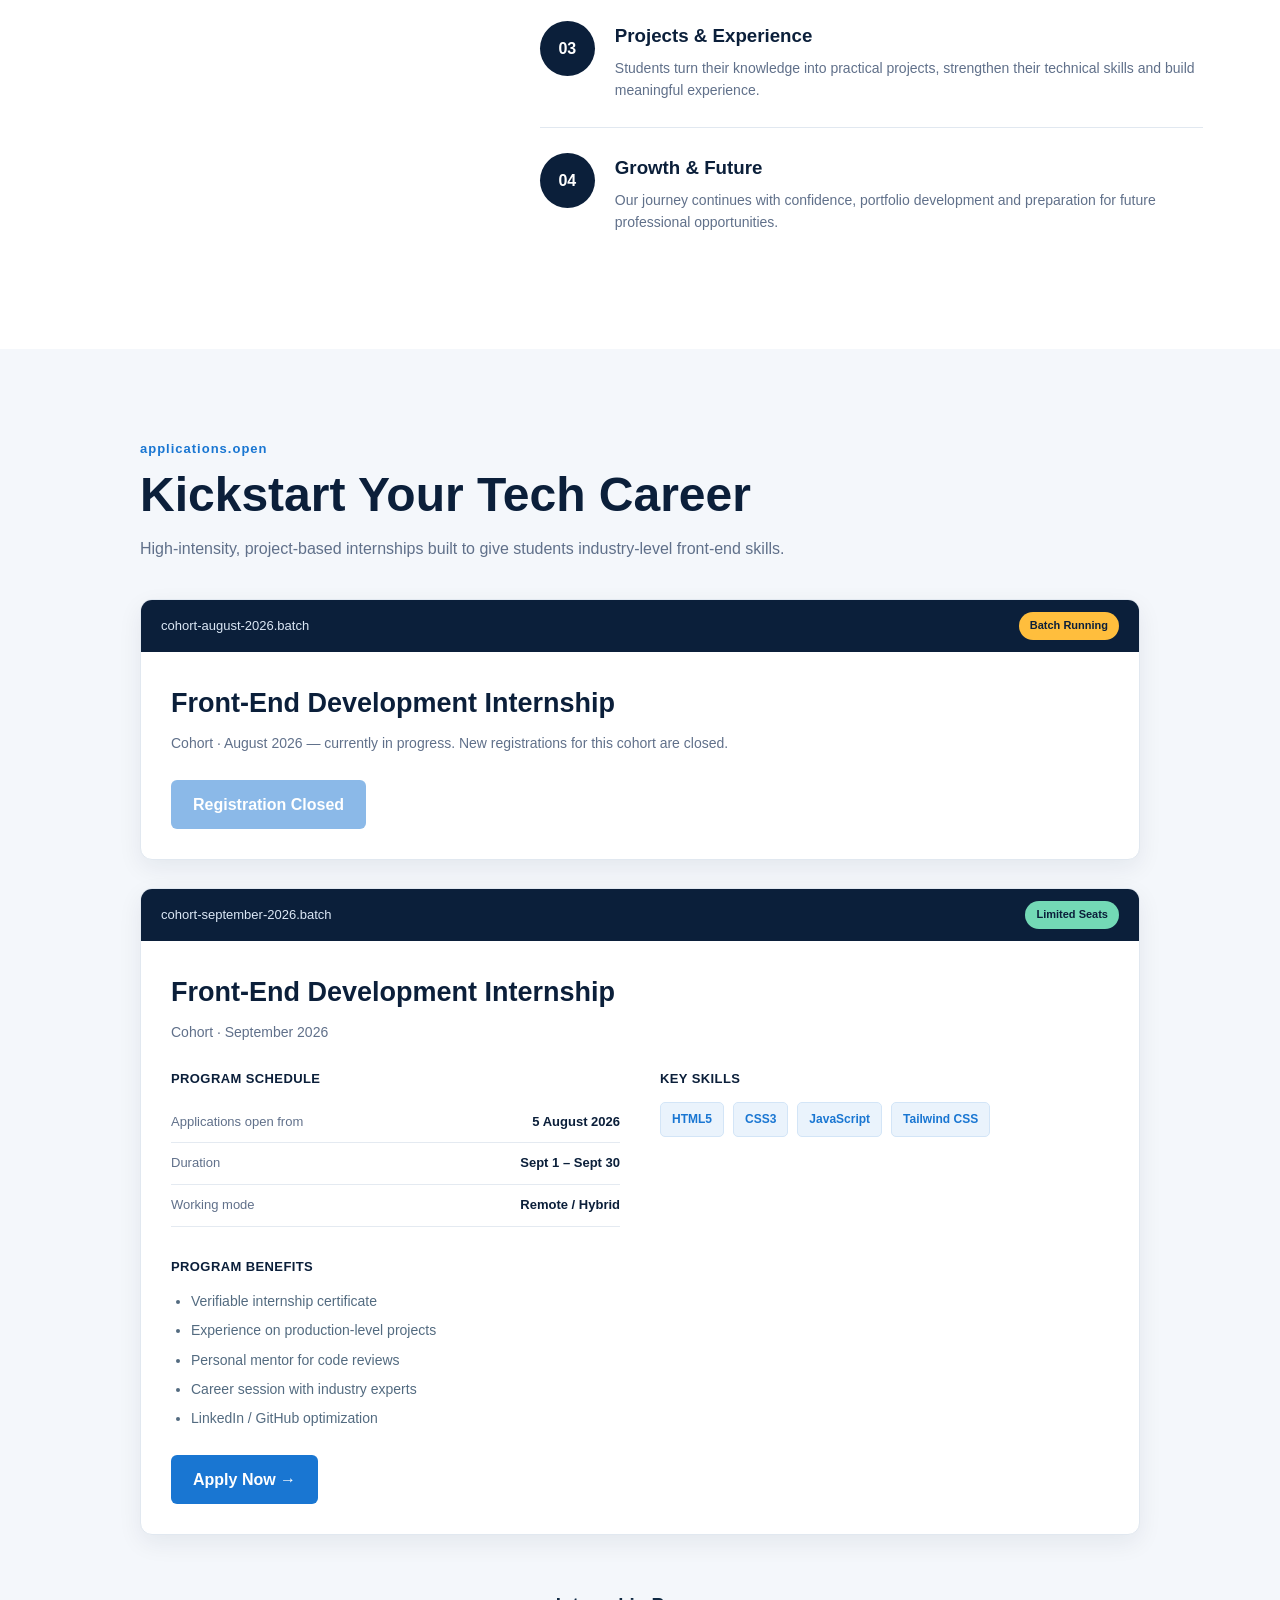
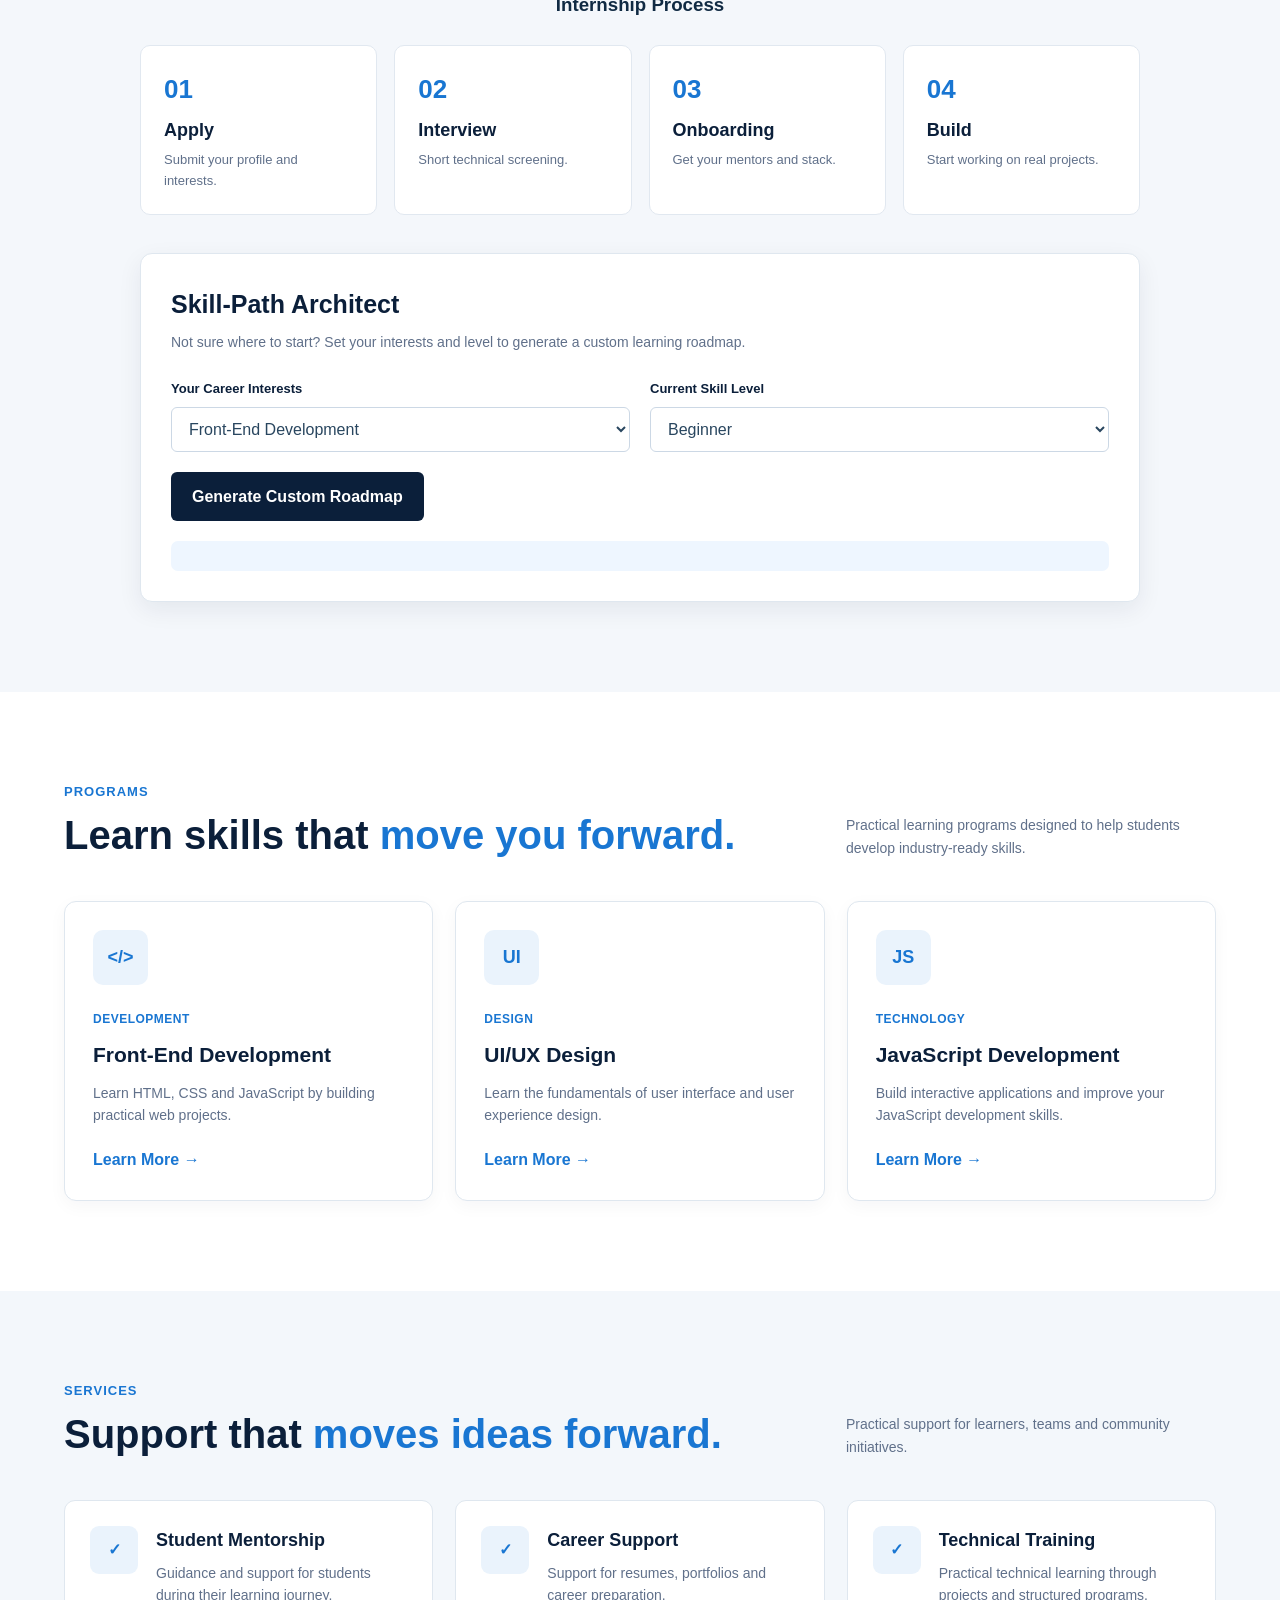
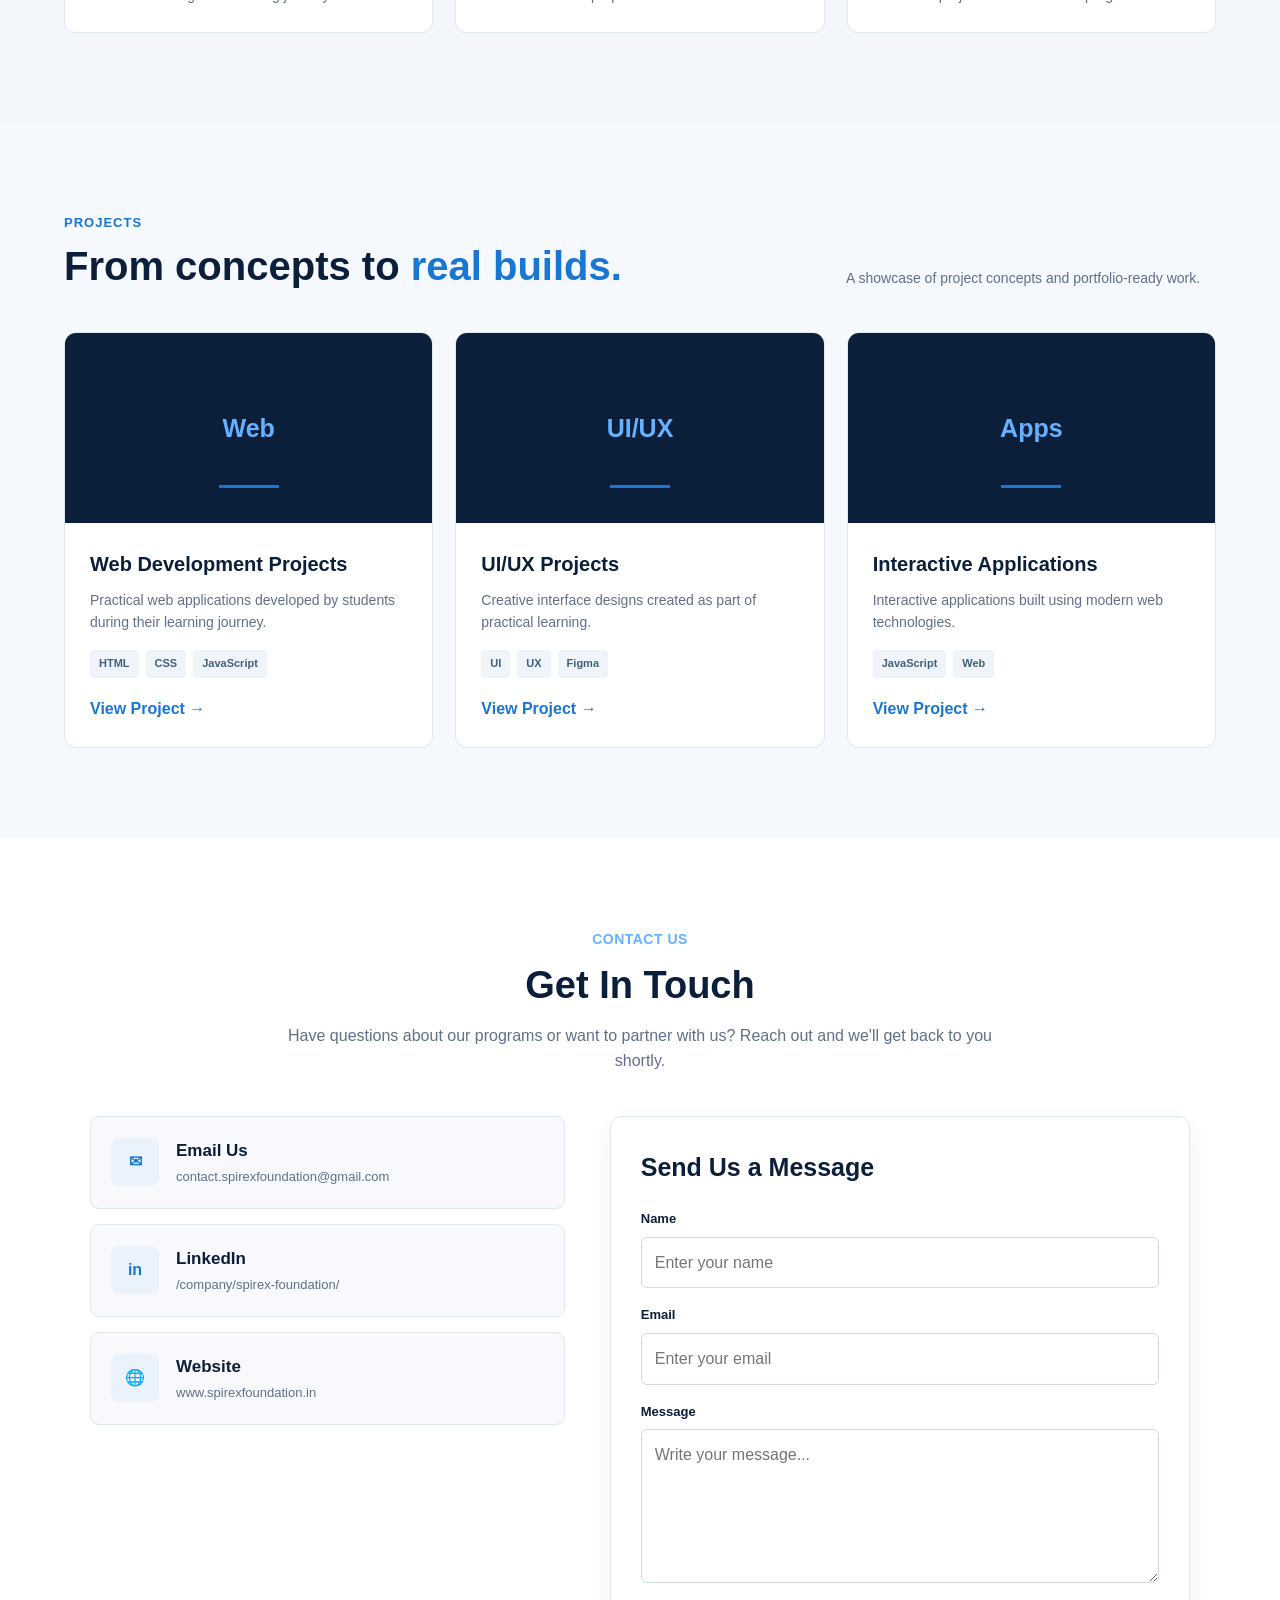
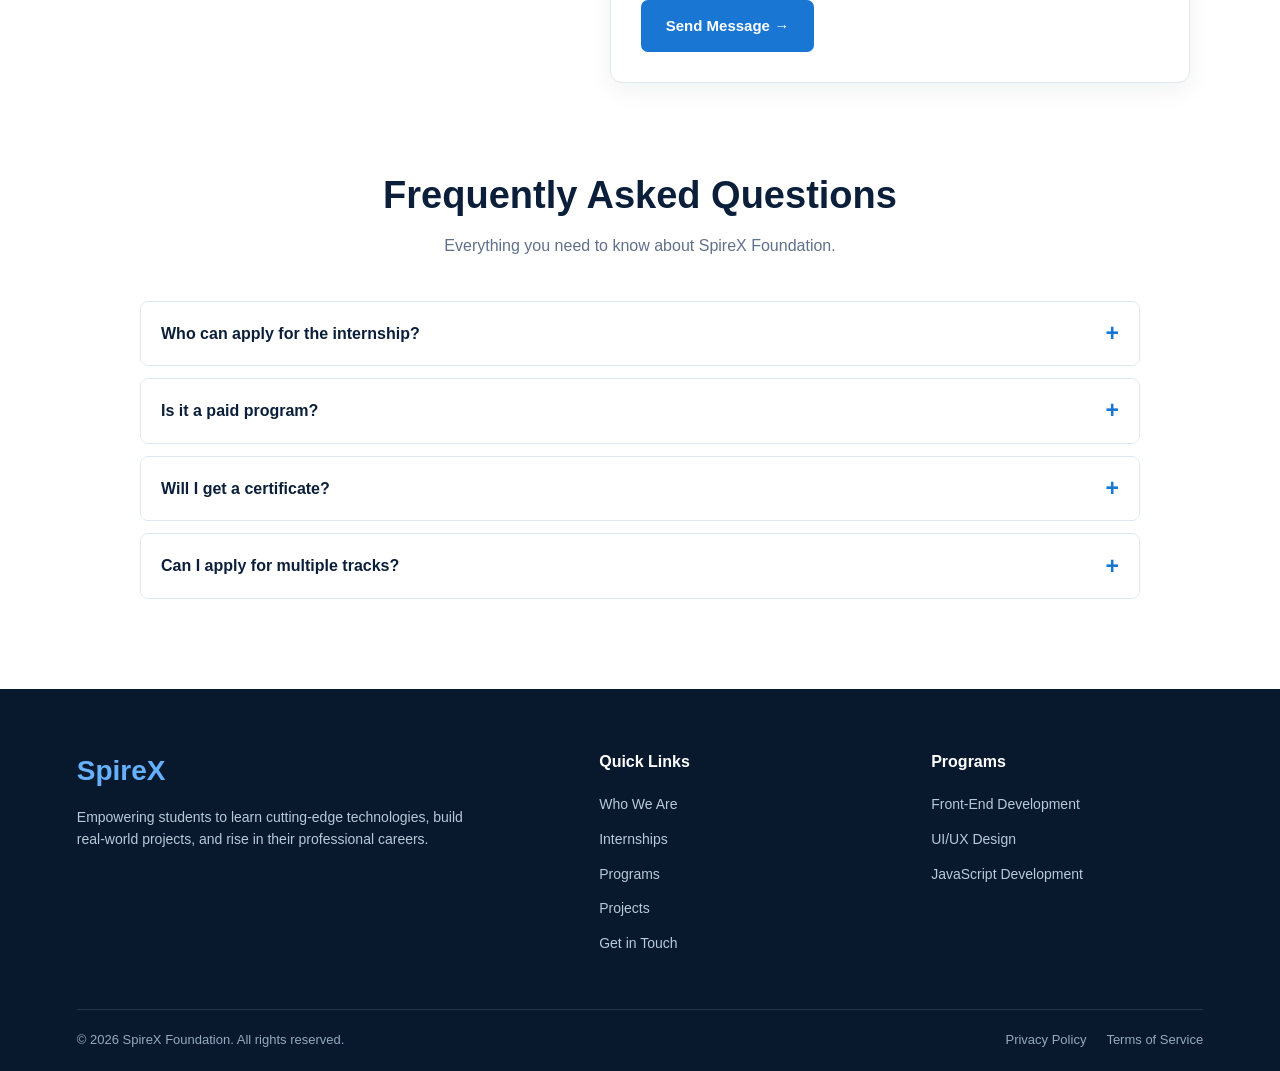
==== commit d0db6c2a: "adding complete project" ====
--- a/index.html
+++ b/index.html
@@ -1,164 +1,1086 @@
-<!DOCTYPE html>
-<html lang="en">
-<head>
-<meta charset="UTF-8" />
-<meta name="viewport" content="width=device-width, initial-scale=1.0" />
-<title>Internship Program</title>
-<link rel="preconnect" href="https://fonts.googleapis.com">
-<link rel="stylesheet" href="style.css">
-</head>
-<body>
-
-<div class="bg-glow"></div>
-<div class="bg-grid"></div>
-
-<nav class="nav">
-  <div class="nav-logo">Spire<span>X</span></div>
-  <ul class="nav-links">
-    <li><a href="#">Home</a></li>
-    <li><a href="#">About</a></li>
-    <li><a href="#">Internship</a></li>
-    <li><a href="#">Programs</a></li>
-    <li><a href="#">Contact</a></li>
-  </ul>
-  <a href="#" class="nav-cta">Join Now</a>
-</nav>
-
-<div class="wrap">
-
-  <div class="eyebrow reveal">applications.open</div>
-  <h1 class="page-title reveal">Kickstart Your Tech Career</h1>
-  <p class="page-sub reveal">High-intensity, project-based internships built to give students industry-level front-end skills in record time.</p>
-
-
-  <div class="cohort-card reveal">
-    <div class="tab-bar">
-      <div class="tab-dots"><span></span><span></span><span></span></div>
-      <span class="tab-file">cohort-august-2026.batch</span>
-      <span class="status-pill">Batch Running</span>
-    </div>
-    <div class="cohort-body">
-      <h2 class="cohort-title">Front-End Development Internship</h2>
-      <p class="cohort-meta">Cohort · August 2026 — currently in progress. New registrations for this cohort are closed.</p>
-      <button class="apply-btn" disabled style="opacity:.5; cursor:not-allowed;">Registration Closed</button>
-    </div>
-  </div>
-
-  
-  <div class="cohort-card reveal">
-    <div class="tab-bar">
-      <div class="tab-dots"><span></span><span></span><span></span></div>
-      <span class="tab-file">cohort-september-2026.batch</span>
-      <span class="status-pill mint">Limited Seats</span>
-    </div>
-    <div class="cohort-body">
-      <h2 class="cohort-title">Front-End Development Internship</h2>
-      <p class="cohort-meta">Cohort · September 2026</p>
-
-      <div class="grid-2">
-        <div>
-          <div class="block-label">Program Schedule</div>
-          <ul class="kv-list">
-            <li><span class="k">Applications open from</span><span class="v">5 August 2026</span></li>
-            <li><span class="k">Duration</span><span class="v">Sept 1 – Sept 30</span></li>
-            <li><span class="k">Working mode</span><span class="v">Remote / Hybrid</span></li>
-          </ul>
-        </div>
-        <div>
-          <div class="block-label">Key Skills</div>
-          <div class="skill-tags">
-            <span>HTML5</span>
-            <span>CSS3</span>
-            <span>JavaScript</span>
-            <span>Tailwind CSS</span>
-          </div>
-        </div>
-      </div>
-
-      <div class="block-label">Program Benefits</div>
-      <ul class="benefits">
-        <li>Verifiable internship certificate</li>
-        <li>Experience on production-level projects</li>
-        <li>Personal mentor for code reviews</li>
-        <li>Career session with industry experts</li>
-        <li>LinkedIn / GitHub optimization</li>
-      </ul>
-
-      <a class="apply-btn" href="https://forms.gle/pa9HU2PPgo3mgLje9" target="_blank" rel="noopener">
-        Apply Now →
-      </a>
-    </div>
-  </div>
-
-  <h3 class="section-heading reveal">Internship Process</h3>
-  <div class="process">
-    <div class="step reveal" style="transition-delay:.05s">
-      <div class="step-index">01</div>
-      <div class="step-title">Apply</div>
-      <p class="step-desc">Submit your profile and interests.</p>
-    </div>
-    <div class="step reveal" style="transition-delay:.15s">
-      <div class="step-index">02</div>
-      <div class="step-title">Interview</div>
-      <p class="step-desc">Short technical screening.</p>
-    </div>
-    <div class="step reveal" style="transition-delay:.25s">
-      <div class="step-index">03</div>
-      <div class="step-title">Onboarding</div>
-      <p class="step-desc">Get your mentors and stack.</p>
-    </div>
-    <div class="step reveal" style="transition-delay:.35s">
-      <div class="step-index">04</div>
-      <div class="step-title">Build</div>
-      <p class="step-desc">Start working on real projects.</p>
-    </div>
-  </div>
-
-  <div class="mentor-row reveal">
-    <div class="avatars">
-      <img src="https://picsum.photos/seed/avatar_1/100/100" alt="Mentor" />
-      <img src="https://picsum.photos/seed/avatar_2/100/100" alt="Mentor" />
-      <img src="https://picsum.photos/seed/avatar_3/100/100" alt="Mentor" />
-      <img src="https://picsum.photos/seed/avatar_4/100/100" alt="Mentor" />
-      <div class="avatar-more">+12</div>
-    </div>
-    <div class="mentor-copy">
-      <strong>Mentor Support</strong>
-      Our mentors are available via Slack/Discord to help you unblock technical challenges.
-    </div>
-  </div>
-
-  <div class="roadmap-card reveal">
-    <div class="roadmap-title">Skill-Path Architect</div>
-    <p class="roadmap-sub">Not sure where to start? Set your interests and level to generate a custom learning roadmap.</p>
-
-    <div class="roadmap-form">
-      <div class="field">
-        <label for="interest">Your Career Interests</label>
-        <select id="interest">
-          <option>Front-End Development</option>
-          <option>UI/UX Design</option>
-          <option>Full-Stack Development</option>
-        </select>
-      </div>
-      <div class="field">
-        <label for="level">Current Skill Level</label>
-        <select id="level">
-          <option>Beginner</option>
-          <option>Intermediate</option>
-          <option>Advanced</option>
-        </select>
-      </div>
-    </div>
-
-    <button class="generate-btn" onclick="generateRoadmap()">Generate Custom Roadmap</button>
-
-    <div class="roadmap-output" id="roadmapOutput"></div>
-  </div>
-
-</div>
-
-<script src="script.js"></script>
-
-</body>
+<!DOCTYPE html>
+<html lang="en">
+<head>
+    <meta charset="UTF-8">
+    <meta name="viewport" content="width=device-width, initial-scale=1.0">
+    <title>SpireX Foundation</title>
+    <link rel="stylesheet" href="style.css">
+</head>
+<body>
+    <!--NAVBAR  -->
+    <header class="navbar">
+        <div class="logo">
+            <a href="#home">
+                <img src="images/logo.png" alt="SpireX Foundation Logo" class="logo-img">
+            </a>
+        </div>
+        <button class="nav-toggle" id="navToggle" aria-label="Toggle navigation">
+            <span></span>
+            <span></span>
+            <span></span>
+        </button>
+        <nav class="nav-menu" id="navMenu">
+            <a href="#home">Home</a>
+            <a href="#about">About</a>
+            <a href="#internship">Internship</a>
+            <a href="#programs">Programs</a>
+            <a href="#projects">Projects</a>
+            <a href="#contact">Contact</a>
+            <a href="#internship" class="btn primary-btn nav-btn">Join Now</a>
+        </nav>
+    </header>
+    <!-- HOME-->
+    <section id="home" class="home-section">
+        <!-- HERO -->
+        <div class="hero">
+            <div class="hero-content">
+                <p class="hero-small">
+                    ✦ Unlock Your Potential
+                </p>
+                <h1>
+                    Learn <span>•</span> Build <span>•</span> Rise
+                </h1>
+                <p class="hero-text">
+                    SpireX Foundation is a premium student skill
+                    development platform designed for the modern
+                    tech era. Master the stack, build the future.
+                </p>
+                <div class="hero-buttons">
+                    <a href="#programs" class="btn primary-btn" >
+                        Explore Programs →
+                    </a>
+                    <a href="#about" class="btn secondary-btn">
+                        Learn More
+                    </a>
+                </div>
+            </div>
+            <div class="hero-card">
+                <div class="card-top">
+                    SpireX Foundation
+                </div>
+                <h2>
+                    Build skills.<br>
+                    Build projects.
+                </h2>
+                <p>
+                    Learn cutting-edge technologies and gain
+                    practical experience.
+                </p>
+                <div class="mini-line"></div>
+                <p class="card-note">
+                    Student Skill Development
+                </p>
+            </div>
+        </div>
+        <!-- STATS -->
+        <div class="stats">
+            <div class="stat-box">
+                <h3>0+</h3>
+                <p>Students Trained</p>
+            </div>
+            <div class="stat-box">
+                <h3>0+</h3>
+                <p>Projects Completed</p>
+            </div>
+            <div class="stat-box">
+                <h3>0+</h3>
+                <p>Workshops Held</p>
+            </div>
+            <div class="stat-box">
+                <h3>0+</h3>
+                <p>Community</p>
+            </div>
+        </div>
+        <!-- WHY CHOOSE SPIREX -->
+        <div class="why-section">
+            <div class="section-heading">
+                <p class="hero-small">
+                    What We Offer
+                </p>
+                <h2>
+                    Why Choose SpireX?
+                </h2>
+                <p>
+                    We provide more than just a certificate.
+                    We provide a bridge from classroom theory
+                    to industry reality.
+                </p>
+            </div>
+            <div class="feature-grid">
+                <div class="feature-card">
+                    <h3>
+                        Project-Based Learning
+                    </h3>
+                    <p>
+                        Go beyond theory. Build real-world
+                        applications that solve actual problems.
+                    </p>
+                </div>
+                <div class="feature-card">
+                    <h3>
+                        Real-Time Experience
+                    </h3>
+                    <p>
+                        Work in a fast-paced startup environment
+                        and understand professional workflows.
+                    </p>
+                </div>
+                <div class="feature-card">
+                    <h3>
+                        Expert Mentorship
+                    </h3>
+                    <p>
+                        Get guidance from senior developers
+                        and industry veterans.
+                    </p>
+                </div>
+                <div class="feature-card">
+                    <h3>
+                        Career Development
+                    </h3>
+                    <p>
+                        Resume reviews, portfolio building,
+                        and job interview preparation.
+                    </p>
+                </div>
+            </div>
+        </div>
+        <!-- CTA -->
+        <div class="cta-section">
+            <h2>
+                Ready to Start Your Journey?
+            </h2>
+            <p>
+                Join students who have leveled up their skills
+                with SpireX Foundation.
+            </p>
+            <div class="hero-buttons">
+                <a href="#internship" class="btn primary-btn" >
+                    Apply for Internship →
+                </a>
+                <a href="#contact" class="btn secondary-btn" >
+                    Contact Us
+                </a>
+            </div>
+        </div>
+    </section>
+    <!-- ================= ABOUT ================= -->
+    <section id="about" class="about-page">
+        <div class="about-container">
+            <div class="about-title">
+                <h1>
+                    ABOUT US
+                </h1>
+                <div class="title-line"></div>
+            </div>
+            <div class="about-main">
+                <!-- LEFT -->
+                <div class="about-text">
+                    <p>
+                        <strong>SpireX Foundation</strong> is an
+                        online internship platform focused on helping
+                        students gain practical experience and develop
+                        professional skills for their future careers.
+                    </p>
+                    <p>
+                        We provide students with opportunities to learn
+                        and work on practical projects in areas such as
+                        Web Development, Front-End Development and other
+                        technology-related fields.
+                    </p>
+                    <p>
+                        Our internships help students transform their
+                        academic knowledge into practical skills while
+                        building confidence, experience and a strong
+                        professional portfolio.
+                    </p>
+                    <h2>
+                        Empowering Students Through
+                        <span>Practical Experience</span>
+                    </h2>
+                    <div class="about-highlight">
+                        <p>
+                            We believe every student deserves an
+                            opportunity to learn, practice, create
+                            and grow in a professional environment.
+                        </p>
+                    </div>
+                </div>
+                <!-- RIGHT -->
+                <div class="about-right">
+                    <div class="about-image">
+                        <img src="images/about.avif" alt="Students learning together" >
+                    </div>
+                    <!-- TABS -->
+                    <div class="info-tabs">
+                        <button class="tab active" data-target="mission" >
+                            Mission
+                        </button>
+                        <button class="tab" data-target="vision" >
+                            Vision
+                        </button>
+                        <button class="tab" data-target="values">
+                            Values
+                        </button>
+                    </div>
+                    <div class="info-content">
+                        <div class="tab-content active" id="mission">
+                            <h2>
+                                Mission
+                            </h2>
+                            <p>
+                                To bridge the gap between academic
+                                learning and professional experience
+                                by providing students with accessible
+                                online internships, practical projects
+                                and industry-relevant skills.
+                            </p>
+                        </div>
+                        <div class="tab-content" id="vision">
+                            <h2>
+                                Vision
+                            </h2>
+                            <p>
+                                To create a learning environment where
+                                students can develop their abilities,
+                                gain confidence and become skilled,
+                                future-ready professionals.
+                            </p>
+                        </div>
+                        <div class="tab-content" id="values">
+                            <h2>
+                                Core Values
+                            </h2>
+                            <p>
+                                Practical learning, innovation,
+                                collaboration, continuous growth and
+                                creating meaningful opportunities for
+                                students are at the heart of SpireX
+                                Foundation.
+                            </p>
+                        </div>
+                    </div>
+                </div>
+            </div>
+            <!-- CORE VALUES -->
+            <div class="values-section">
+                <div class="values-heading">
+                    <h2>
+                        CORE VALUES
+                    </h2>
+                    <div class="title-line"></div>
+                </div>
+                <div class="values-grid">
+                    <div class="value-card">
+                        <h3>
+                            Practical Learning
+                        </h3>
+                        <p>
+                            We focus on hands-on learning that helps
+                            students apply their knowledge to practical
+                            projects.
+                        </p>
+                    </div>
+                    <div class="value-card">
+                        <h3>
+                            Innovation
+                        </h3>
+                        <p>
+                            We encourage creativity and innovative
+                            thinking to help students solve
+                            real-world problems.
+                        </p>
+                    </div>
+                    <div class="value-card">
+                        <h3>
+                            Collaboration
+                        </h3>
+                        <p>
+                            We promote teamwork, communication and
+                            collaborative learning.
+                        </p>
+                    </div>
+                    <div class="value-card">
+                        <h3>
+                            Growth
+                        </h3>
+                        <p>
+                            We support continuous personal,
+                            technical and professional development.
+                        </p>
+                    </div>
+                </div>
+            </div>
+            <!-- JOURNEY -->
+            <div class="journey-section">
+                <div class="journey-wrapper">
+                    <div class="journey-intro">
+                        <span class="journey-label">
+                            SPIREX FOUNDATION
+                        </span>
+                        <h2>
+                            Our <span>Journey</span>
+                        </h2>
+                        <p>
+                            From learning new skills to gaining
+                            practical experience, SpireX Foundation
+                            helps students move forward with
+                            confidence and purpose.
+                        </p>
+                        <div class="journey-line"></div>
+                    </div>
+                    <div class="journey-content">
+                        <div class="journey-item">
+                            <div class="journey-number">
+                                01
+                            </div>
+                            <div class="journey-text">
+                                <h3>
+                                    Learning & Discovery
+                                </h3>
+                                <p>
+                                    We begin by helping students explore
+                                    their interests and develop strong
+                                    foundations in web development and
+                                    other digital skills.
+                                </p>
+                            </div>
+                        </div>
+                        <div class="journey-item">
+                            <div class="journey-number">
+                                02
+                            </div>
+                            <div class="journey-text">
+                                <h3>
+                                    Practical Internship
+                                </h3>
+                                <p>
+                                    Students gain hands-on experience
+                                    through structured online internships,
+                                    guided tasks and practical learning
+                                    activities.
+                                </p>
+                            </div>
+                        </div>
+                        <div class="journey-item">
+                            <div class="journey-number"> 03</div>
+                            <div class="journey-text">
+                                <h3>
+                                    Projects & Experience
+                                </h3>
+                                <p>
+                                    Students turn their knowledge into
+                                    practical projects, strengthen their
+                                    technical skills and build meaningful
+                                    experience.
+                                </p>
+                            </div>
+                        </div>
+                        <div class="journey-item">
+                            <div class="journey-number">
+                                04
+                            </div>
+                            <div class="journey-text">
+                                <h3>
+                                    Growth & Future
+                                </h3>
+                                <p>
+                                    Our journey continues with confidence,
+                                    portfolio development and preparation
+                                    for future professional opportunities.
+                                </p>
+                            </div>
+                        </div>
+                    </div>
+                </div>
+            </div>
+        </div>
+    </section>
+    <!-- ================= INTERNSHIP ================= -->
+    <section id="internship" class="internship-section">
+        <div class="wrap">
+            <div class="eyebrow">
+                applications.open
+            </div>
+            <h1 class="page-title">
+                Kickstart Your Tech Career
+            </h1>
+            <p class="page-sub">
+                High-intensity, project-based internships built to
+                give students industry-level front-end skills.
+            </p>
+            <!-- AUGUST -->
+            <div class="cohort-card">
+                <div class="tab-bar">
+                    <span class="tab-file">
+                        cohort-august-2026.batch
+                    </span>
+                    <span class="status-pill">
+                        Batch Running
+                    </span>
+                </div>
+                <div class="cohort-body">
+                    <h2 class="cohort-title">
+                        Front-End Development Internship
+                    </h2>
+                    <p class="cohort-meta">
+                        Cohort · August 2026 — currently in progress.
+                        New registrations for this cohort are closed.
+                    </p>
+                    <button
+                        class="apply-btn"
+                        disabled
+                    >
+                        Registration Closed
+                    </button>
+                </div>
+            </div>
+            <!-- SEPTEMBER -->
+            <div class="cohort-card">
+                <div class="tab-bar">
+                    <span class="tab-file">
+                        cohort-september-2026.batch
+                    </span>
+                    <span class="status-pill mint">
+                        Limited Seats
+                    </span>
+                </div>
+                <div class="cohort-body">
+                    <h2 class="cohort-title">
+                        Front-End Development Internship
+                    </h2>
+                    <p class="cohort-meta">
+                        Cohort · September 2026
+                    </p>
+                    <div class="grid-2">
+                        <div>
+                            <div class="block-label">
+                                Program Schedule
+                            </div>
+                            <ul class="kv-list">
+                                <li>
+                                    <span class="k">
+                                        Applications open from
+                                    </span>
+                                    <span class="v">
+                                        5 August 2026
+                                    </span>
+                                </li>
+                                <li>
+                                    <span class="k">
+                                        Duration
+                                    </span>
+                                    <span class="v">
+                                        Sept 1 – Sept 30
+                                    </span>
+                                </li>
+                                <li>
+                                    <span class="k">
+                                        Working mode
+                                    </span>
+                                    <span class="v">
+                                        Remote / Hybrid
+                                    </span>
+                                </li>
+                            </ul>
+                        </div>
+                        <div>
+                            <div class="block-label">
+                                Key Skills
+                            </div>
+                            <div class="skill-tags">
+                                <span>HTML5</span>
+                                <span>CSS3</span>
+                                <span>JavaScript</span>
+                                <span>Tailwind CSS</span>
+                            </div>
+                        </div>
+                    </div>
+                    <div class="block-label">
+                        Program Benefits
+                    </div>
+                    <ul class="benefits">
+                        <li>
+                            Verifiable internship certificate
+                        </li>
+                        <li>
+                            Experience on production-level projects
+                        </li>
+                        <li>
+                            Personal mentor for code reviews
+                        </li>
+                        <li>
+                            Career session with industry experts
+                        </li>
+                        <li>
+                            LinkedIn / GitHub optimization
+                        </li>
+                    </ul>
+                    <a
+                        class="apply-btn"
+                        href="https://forms.gle/pa9HU2PPgo3mgLje9"
+                        target="_blank"
+                        rel="noopener"
+                    >
+                        Apply Now →
+                    </a>
+                </div>
+            </div>
+            <!-- INTERNSHIP PROCESS -->
+            <h3 class="section-heading">
+                Internship Process
+            </h3>
+            <div class="process">
+                <div class="step">
+                    <div class="step-index">
+                        01
+                    </div>
+                    <div class="step-title">
+                        Apply
+                    </div>
+                    <p class="step-desc">
+                        Submit your profile and interests.
+                    </p>
+                </div>
+                <div class="step">
+                    <div class="step-index">
+                        02
+                    </div>
+                    <div class="step-title">
+                        Interview
+                    </div>
+                    <p class="step-desc">
+                        Short technical screening.
+                    </p>
+                </div>
+                <div class="step">
+                    <div class="step-index">
+                        03
+                    </div>
+                    <div class="step-title">
+                        Onboarding
+                    </div>
+                    <p class="step-desc">
+                        Get your mentors and stack.
+                    </p>
+                </div>
+                <div class="step">
+                    <div class="step-index">
+                        04
+                    </div>
+                    <div class="step-title">
+                        Build
+                    </div>
+                    <p class="step-desc">
+                        Start working on real projects.
+                    </p>
+                </div>
+            </div>
+            <!-- ROADMAP -->
+            <div class="roadmap-card">
+                <div class="roadmap-title">
+                    Skill-Path Architect
+                </div>
+                <p class="roadmap-sub">
+                    Not sure where to start? Set your interests
+                    and level to generate a custom learning roadmap.
+                </p>
+                <div class="roadmap-form">
+                    <div class="field">
+                        <label for="interest">
+                            Your Career Interests
+                        </label>
+                        <select id="interest">
+                            <option>
+                                Front-End Development
+                            </option>
+                            <option>
+                                UI/UX Design
+                            </option>
+                            <option>
+                                Full-Stack Development
+                            </option>
+                        </select>
+                    </div>
+                    <div class="field">
+                        <label for="level">
+                            Current Skill Level
+                        </label>
+                        <select id="level">
+                            <option>
+                                Beginner
+                            </option>
+                            <option>
+                                Intermediate
+                            </option>
+                            <option>
+                                Advanced
+                            </option>
+                        </select>
+                    </div>
+                </div>
+                <button
+                    class="generate-btn"
+                    onclick="generateRoadmap()"
+                >
+                    Generate Custom Roadmap
+                </button>
+                <div
+                    class="roadmap-output"
+                    id="roadmapOutput"
+                ></div>
+            </div>
+        </div>
+    </section>
+    <!-- ================= PROGRAMS ================= -->
+    <section id="programs" class="programs-section">
+        <div class="m5-container">
+            <div class="m5-section-head">
+                <div>
+                    <div class="m5-section-kicker">
+                        Programs
+                    </div>
+                    <h2>
+                        Learn skills that
+                        <span>move you forward.</span>
+                    </h2>
+                </div>
+                <p>
+                    Practical learning programs designed to help
+                    students develop industry-ready skills.
+                </p>
+            </div>
+            <div class="m5-program-grid">
+                <article class="m5-program-card">
+                    <div class="program-icon">
+                        &lt;/&gt;
+                    </div>
+                    <span>
+                        Development
+                    </span>
+                    <h3>
+                        Front-End Development
+                    </h3>
+                    <p>
+                        Learn HTML, CSS and JavaScript by building
+                        practical web projects.
+                    </p>
+                    <button type="button">
+                        Learn More →
+                    </button>
+                </article>
+                <article class="m5-program-card">
+                    <div class="program-icon">
+                        UI
+                    </div>
+                    <span>
+                        Design
+                    </span>
+                    <h3>
+                        UI/UX Design
+                    </h3>
+                    <p>
+                        Learn the fundamentals of user interface
+                        and user experience design.
+                    </p>
+                    <button type="button">
+                        Learn More →
+                    </button>
+                </article>
+                <article class="m5-program-card">
+                    <div class="program-icon">
+                        JS
+                    </div>
+                    <span>
+                        Technology
+                    </span>
+                    <h3>
+                        JavaScript Development
+                    </h3>
+                    <p>
+                        Build interactive applications and improve
+                        your JavaScript development skills.
+                    </p>
+                    <button type="button">
+                        Learn More →
+                    </button>
+                </article>
+            </div>
+        </div>
+    </section>
+    <!-- ================= SERVICES ================= -->
+    <section id="services" class="m5-section m5-tinted">
+        <div class="m5-container">
+            <div class="m5-section-head">
+                <div>
+                    <div class="m5-section-kicker">
+                        Services
+                    </div>
+                    <h2>
+                        Support that
+                        <span>moves ideas forward.</span>
+                    </h2>
+                </div>
+                <p>
+                    Practical support for learners, teams and
+                    community initiatives.
+                </p>
+            </div>
+            <div class="m5-service-grid">
+                <article class="m5-service-card">
+                    <div class="m5-service-icon">
+                        ✓
+                    </div>
+                    <div>
+                        <h3>
+                            Student Mentorship
+                        </h3>
+                        <p>
+                            Guidance and support for students
+                            during their learning journey.
+                        </p>
+                    </div>
+                </article>
+                <article class="m5-service-card">
+                    <div class="m5-service-icon">
+                        ✓
+                    </div>
+                    <div>
+                        <h3>
+                            Career Support
+                        </h3>
+                        <p>
+                            Support for resumes, portfolios
+                            and career preparation.
+                        </p>
+                    </div>
+                </article>
+                <article class="m5-service-card">
+                    <div class="m5-service-icon">
+                        ✓
+                    </div>
+                    <div>
+                        <h3>
+                            Technical Training
+                        </h3>
+                        <p>
+                            Practical technical learning through
+                            projects and structured programs.
+                        </p>
+                    </div>
+                </article>
+            </div>
+        </div>
+    </section>
+    <!-- ================= PROJECTS ================= -->
+    <section id="projects" class="m5-section">
+        <div class="m5-container">
+            <div class="m5-section-head">
+                <div>
+                    <div class="m5-section-kicker">
+                        Projects
+                    </div>
+                    <h2>
+                        From concepts to
+                        <span>real builds.</span>
+                    </h2>
+                </div>
+                <p>
+                    A showcase of project concepts and
+                    portfolio-ready work.
+                </p>
+            </div>
+            <div class="m5-project-grid">
+                <article class="m5-project-card">
+                    <div class="m5-project-visual">
+                        Web
+                    </div>
+                    <div class="m5-project-body">
+                        <h3>
+                            Web Development Projects
+                        </h3>
+                        <p>
+                            Practical web applications developed
+                            by students during their learning journey.
+                        </p>
+                        <div class="m5-tags">
+                            <span>HTML</span>
+                            <span>CSS</span>
+                            <span>JavaScript</span>
+                        </div>
+                        <button type="button">
+                            View Project →
+                        </button>
+                    </div>
+                </article>
+                <article class="m5-project-card">
+                    <div class="m5-project-visual">
+                        UI/UX
+                    </div>
+                    <div class="m5-project-body">
+                        <h3>
+                            UI/UX Projects
+                        </h3>
+                        <p>
+                            Creative interface designs created
+                            as part of practical learning.
+                        </p>
+                        <div class="m5-tags">
+                            <span>UI</span>
+                            <span>UX</span>
+                            <span>Figma</span>
+                        </div>
+                        <button type="button">
+                            View Project →
+                        </button>
+                    </div>
+                </article>
+                <article class="m5-project-card">
+                    <div class="m5-project-visual">
+                        Apps
+                    </div>
+                    <div class="m5-project-body">
+                        <h3>
+                            Interactive Applications
+                        </h3>
+                        <p>
+                            Interactive applications built using
+                            modern web technologies.
+                        </p>
+                        <div class="m5-tags">
+                            <span>JavaScript</span>
+                            <span>Web</span>
+                        </div>
+                        <button type="button">
+                            View Project →
+                        </button>
+                    </div>
+                </article>
+            </div>
+        </div>
+    </section>
+    <!-- ================= CONTACT ================= -->
+    <section id="contact" class="contact-section">
+        <div class="section-heading">
+            <p class="hero-small">
+                CONTACT US
+            </p>
+            <h2>
+                Get In Touch
+            </h2>
+            <p>
+                Have questions about our programs or want to
+                partner with us? Reach out and we'll get back
+                to you shortly.
+            </p>
+        </div>
+        <div class="contact-container">
+            <!-- CONTACT INFORMATION -->
+            <div class="contact-info">
+                <div class="contact-card">
+                    <div class="contact-icon">
+                        ✉
+                    </div>
+                    <div>
+                        <h3>
+                            Email Us
+                        </h3>
+                        <p>
+                            contact.spirexfoundation@gmail.com
+                        </p>
+                    </div>
+                </div>
+                <div class="contact-card">
+                    <div class="contact-icon">
+                        in
+                    </div>
+                    <div>
+                        <h3>
+                            LinkedIn
+                        </h3>
+                        <p>
+                            /company/spirex-foundation/
+                        </p>
+                    </div>
+                </div>
+                <div class="contact-card">
+                    <div class="contact-icon">
+                        🌐
+                    </div>
+                    <div>
+                        <h3>
+                            Website
+                        </h3>
+                        <p>
+                            www.spirexfoundation.in
+                        </p>
+                    </div>
+                </div>
+            </div>
+            <!-- CONTACT FORM -->
+            <div class="contact-form">
+                <h2>
+                    Send Us a Message
+                </h2>
+                <form id="contactForm">
+                    <label for="name">
+                        Name
+                    </label>
+                    <input
+                        type="text"
+                        id="name"
+                        placeholder="Enter your name"
+                        required
+                    >
+                    <label for="email">
+                        Email
+                    </label>
+                    <input
+                        type="email"
+                        id="email"
+                        placeholder="Enter your email"
+                        required
+                    >
+                    <label for="message">
+                        Message
+                    </label>
+                    <textarea
+                        id="message"
+                        rows="5"
+                        placeholder="Write your message..."
+                        required
+                    ></textarea>
+                    <button
+                        type="submit"
+                        class="btn primary-btn"
+                    >
+                        Send Message →
+                    </button>
+                </form>
+            </div>
+        </div>
+        <!-- ================= FAQ ================= -->
+        <div class="faq">
+            <div class="section-heading">
+                <h2>
+                    Frequently Asked Questions
+                </h2>
+                <p>
+                    Everything you need to know about
+                    SpireX Foundation.
+                </p>
+            </div>
+            <div class="faq-list">
+                <div class="faq-item">
+                    <button class="faq-question">
+                        Who can apply for the internship?
+                        <span>+</span>
+                    </button>
+                    <p class="faq-answer">
+                        Students and learners who are interested
+                        in developing their technical and
+                        professional skills can apply.
+                    </p>
+                </div>
+                <div class="faq-item">
+                    <button class="faq-question">
+                        Is it a paid program?
+                        <span>+</span>
+                    </button>
+                    <p class="faq-answer">
+                        Please check the current internship
+                        information for details about the program.
+                    </p>
+                </div>
+                <div class="faq-item">
+                    <button class="faq-question">
+                        Will I get a certificate?
+                        <span>+</span>
+                    </button>
+                    <p class="faq-answer">
+                        Certificate information depends on the
+                        internship program and successful completion
+                        of its requirements.
+                    </p>
+                </div>
+                <div class="faq-item">
+                    <button class="faq-question">
+                        Can I apply for multiple tracks?
+                        <span>+</span>
+                    </button>
+                    <p class="faq-answer">
+                        Track availability and application rules
+                        may vary depending on the current program.
+                    </p>
+                </div>
+            </div>
+        </div>
+    </section>
+    <!-- ================= FOOTER ================= -->
+    <footer>
+        <div class="footer-container">
+            <div class="footer-col footer-about">
+                <h3 class="footer-logo">
+                    SpireX
+                </h3>
+                <p>
+                    Empowering students to learn cutting-edge
+                    technologies, build real-world projects,
+                    and rise in their professional careers.
+                </p>
+            </div>
+            <div class="footer-col">
+                <h4>Quick Links </h4>
+                <ul>
+                    <li>
+                        <a href="#about"> Who We Are</a>
+                    </li>
+                    <li>
+                        <a href="#internship"> Internships </a>
+                    </li>
+                    <li>
+                        <a href="#programs">  Programs</a>
+                    </li>
+                    <li>
+                        <a href="#projects">  Projects</a>
+                    </li>
+                    <li>
+                        <a href="#contact">  Get in Touch</a>
+                    </li>
+                </ul>
+            </div>
+            <div class="footer-col">
+                <h4>
+                    Programs
+                </h4>
+                <ul>
+                    <li>
+                        <a href="#programs"> Front-End Development</a>
+                    </li>
+                    <li>
+                        <a href="#programs">  UI/UX Design</a>
+                    </li>
+                    <li>
+                        <a href="#programs">  JavaScript Development   </a>
+                    </li>
+                </ul>
+            </div>
+        </div>
+        <div class="footer-bottom">
+            <p>
+                © 2026 SpireX Foundation.
+                All rights reserved.
+            </p>
+            <div class="footer-legal">
+                <a href="#">
+                    Privacy Policy
+                </a>
+                <a href="#">
+                    Terms of Service
+                </a>
+            </div>
+        </div>
+    </footer>
+    <script src="script.js"></script>
+</body>
 </html>
--- a/style.css
+++ b/style.css
@@ -1,548 +1,1489 @@
+
 * {
     margin: 0;
     padding: 0;
     box-sizing: border-box;
 }
-
+html {
+    scroll-behavior: smooth;
+    scroll-padding-top: 85px;
+}
 body {
-    font-family: Arial, sans-serif;
-    background-color: #f5f7fa;
+    font-family: Arial, Helvetica, sans-serif;
+    background: #f5f8fc;
     color: #102a43;
     line-height: 1.6;
-    overflow-x: hidden;
-}
-
+}
+img {
+    max-width: 100%;
+    display: block;
+}
+button,
+input,
+textarea,
+select {
+    font: inherit;
+}
+button {
+    cursor: pointer;
+}
+a {
+    text-decoration: none;
+}
 section {
-    padding: 70px 7%;
-}
-
-/* ================= NAVBAR ================= */
+    width: 100%;
+}
+/*COMMON CONTAINER */
+.m5-container {
+    width: min(1180px, 90%);
+    margin: 0 auto;
+}
+/* NAVBAR */
 .navbar {
-    display: flex;
+    width: 100%;
+    min-height: 78px;
+    background: #0b1f3a;
+    display: flex;
+    align-items: center;
     justify-content: space-between;
-    align-items: center;
-    padding: 6px 7%;
-    background-color: #0b1f3a;
-    color: #ffffff;
+    padding: 0 6%;
     position: sticky;
     top: 0;
-    z-index: 1000;
-}
-
+    z-index: 9999;
+    box-shadow: 0 4px 18px rgba(0, 0, 0, 0.15);
+}
+.logo {
+    display: flex;
+    align-items: center;
+}
 .logo a {
     display: flex;
     align-items: center;
-    text-decoration: none;
-}
-
+}
 .logo-img {
-    height: 175px;
-    width: auto;
-    object-fit: contain;
-    display: block;
-}
-
+    width: 170px;
+    height: auto;
+}
 .nav-menu {
     display: flex;
     align-items: center;
     gap: 24px;
 }
-
 .nav-menu a {
     color: #ffffff;
-    text-decoration: none;
     font-size: 15px;
     font-weight: 500;
-    transition: color 0.2s ease;
-}
-
+    transition: 0.25s ease;
+}
 .nav-menu a:hover {
-    color: #60a5fa;
-}
-
+    color: #65b1ff;
+}
 .nav-btn {
-    padding: 8px 18px !important;
-    font-size: 14px !important;
-    background-color: #2563eb !important;
-    color: #ffffff !important;
-    border-color: #2563eb !important;
-}
-
-.nav-btn:hover {
-    background-color: #1d4ed8 !important;
-    border-color: #1d4ed8 !important;
-}
-
+    padding: 10px 19px !important;
+}
+/*  MOBILE NAVIGATION */
 .nav-toggle {
     display: none;
-    flex-direction: column;
-    justify-content: space-between;
-    width: 26px;
-    height: 19px;
     background: transparent;
-    border: none;
-    cursor: pointer;
-    padding: 0;
-    z-index: 1001;
-}
-
+    border: 0;
+    padding: 5px;
+}
 .nav-toggle span {
-    width: 100%;
+    display: block;
+    width: 27px;
     height: 3px;
-    background-color: #ffffff;
-    border-radius: 2px;
-    transition: transform 0.3s ease, opacity 0.3s ease;
-}
-
-/* ================= BUTTONS ================= */
+    background: #ffffff;
+    margin: 5px 0;
+    border-radius: 5px;
+}
+/* BUTTONS */
 .btn {
     display: inline-flex;
     align-items: center;
     justify-content: center;
-    padding: 12px 24px;
-    border-radius: 6px;
+    padding: 12px 23px;
+    border-radius: 7px;
     font-size: 15px;
-    font-weight: bold;
-    cursor: pointer;
-    text-decoration: none;
-    transition: 0.2s ease;
-    border: 1.5px solid transparent;
-}
-
+    font-weight: 700;
+    transition: background 0.25s ease, color 0.25s ease,  transform 0.25s ease, box-shadow 0.25s ease;
+}
+.btn:hover {
+    transform: translateY(-2px);
+}
 .primary-btn {
-    background-color: #2563eb;
+    background: #1976d2;
     color: #ffffff;
-    border-color: #2563eb;
-}
-
+    border: 2px solid #1976d2;
+}
 .primary-btn:hover {
-    background-color: #1d4ed8;
-    border-color: #1d4ed8;
-    transform: translateY(-1px);
-}
-
+    background: #0d5cad;
+    border-color: #0d5cad;
+    box-shadow: 0 8px 20px rgba(25, 118, 210, 0.25);
+}
 .secondary-btn {
-    background-color: transparent;
-    color: #0b1f3a;
-    border-color: #0b1f3a;
-}
-
+    color: #ffffff;
+    border: 2px solid #ffffff;
+    background: transparent;
+}
 .secondary-btn:hover {
-    background-color: #0b1f3a;
+    background: #ffffff;
+    color: #0b1f3a;
+}
+/*HOME */
+.home-section {
+    background: #0b1f3a;
     color: #ffffff;
-    transform: translateY(-1px);
-}
-
-/* ================= HERO SECTION ================= */
-.home-section {
-    padding-top: 60px;
-    padding-bottom: 70px;
-}
-
+}
 .hero {
+    min-height: 540px;
+    width: min(1180px, 90%);
+    margin: 0 auto;
     display: flex;
     align-items: center;
     justify-content: space-between;
-    gap: 45px;
-    margin-bottom: 70px;
-}
-
+    gap: 70px;
+    padding: 90px 0;
+}
 .hero-content {
     flex: 1;
-    max-width: 600px;
-}
-
+}
 .hero-small {
-    display: inline-block;
+    color: #65b1ff;
+    font-size: 14px;
+    font-weight: 700;
+    letter-spacing: 0.5px;
+    margin-bottom: 13px;
+}
+.hero-content h1 {
+    font-size: clamp(40px, 5vw, 58px);
+    line-height: 1.12;
+    margin-bottom: 20px;
+    color: #ffffff;
+}
+.hero-content h1 span {
+    color: #65b1ff;
+}
+.hero-text {
+    max-width: 650px;
+    color: #d6e3f1;
+    font-size: 17px;
+    margin-bottom: 30px;
+}
+.hero-buttons {
+    display: flex;
+    align-items: center;
+    gap: 14px;
+    flex-wrap: wrap;
+}
+/*HERO CARD */
+.hero-card {
+    width: 370px;
+    flex-shrink: 0;
+    background: #ffffff;
+    color: #102a43;
+    padding: 35px;
+    border-radius: 16px;
+    box-shadow:  0 25px 60px rgba(0, 0, 0, 0.28);
+    position: relative;
+}
+.hero-card::before {
+    content: "";
+    position: absolute;
+    width: 70px;
+    height: 5px;
+    top: 0;
+    left: 35px;
+    background: #1976d2;
+    border-radius: 0 0 5px 5px;
+}
+.card-top {
+    color: #1976d2;
+    font-weight: 700;
+    font-size: 14px;
+    margin-bottom: 18px;
+}
+.hero-card h2 {
+    font-size: 31px;
+    line-height: 1.2;
+    margin-bottom: 15px;
+}
+.hero-card p {
+    color: #60708a;
+}
+.mini-line {
+    width: 75px;
+    height: 3px;
+    background: #1976d2;
+    margin: 22px 0;
+}
+.card-note {
     font-size: 13px;
-    font-weight: bold;
-    letter-spacing: 1px;
-    color: #2563eb;
-    background-color: #e0e7ff;
-    padding: 6px 16px;
-    border-radius: 20px;
-    margin-bottom: 20px;
-}
-
-.hero h1 {
-    font-size: 46px;
-    font-weight: 800;
-    color: #0b1f3a;
+    font-weight: 700;
+    color: #1976d2 !important;
+}
+/* HOME STATS */
+.stats {
+    width: min(1180px, 90%);
+    margin: 0 auto;
+    display: grid;
+    grid-template-columns: repeat(4, 1fr);
+    gap: 18px;
+    padding-bottom: 70px;
+}
+.stat-box {
+    background: #ffffff;
+    color: #102a43;
+    padding: 25px 15px;
+    border-radius: 10px;
+    text-align: center;
+    box-shadow: 0 8px 25px rgba(0, 0, 0, 0.12);
+}
+.stat-box h3 {
+    color: #1976d2;
+    font-size: 32px;
+    margin-bottom: 4px;
+}
+.stat-box p {
+    color: #60708a;
+    font-size: 14px;
+}
+/*WHY SPIREX */
+.why-section {
+    background: #ffffff;
+    color: #102a43;
+    padding: 85px 6%;
+}
+.section-heading {
+    text-align: center;
+    margin-bottom: 42px;
+}
+.section-heading h2 {
+    color: #0b1f3a;
+    font-size: clamp(28px, 4vw, 38px);
     line-height: 1.2;
-    margin-bottom: 20px;
-}
-
-.hero h1 span {
-    color: #2563eb;
-    margin: 0 4px;
-}
-
-.hero-text {
-    font-size: 18px;
-    color: #486581;
-    line-height: 1.6;
-    margin-bottom: 30px;
-}
-
-.hero-buttons {
-    display: flex;
-    gap: 15px;
-    flex-wrap: wrap;
-}
-
-.hero-card {
-    flex: 1;
-    max-width: 400px;
-    background-color: #ffffff;
-    border: 1px solid #d9e2ec;
-    border-radius: 12px;
-    padding: 32px;
-    box-shadow: 0 10px 25px rgba(11, 31, 58, 0.08);
-}
-
-.card-top {
-    font-size: 13px;
-    color: #2563eb;
-    font-weight: bold;
-    margin-bottom: 20px;
-    text-transform: uppercase;
-    letter-spacing: 1px;
-}
-
-.hero-card h2 {
-    color: #0b1f3a;
-    font-size: 28px;
-    line-height: 1.3;
-    margin-bottom: 14px;
-}
-
-.hero-card p {
-    color: #486581;
-    font-size: 15px;
-    line-height: 1.6;
-}
-
-.mini-line {
-    width: 50px;
-    height: 3px;
-    background-color: #2563eb;
-    margin: 22px 0 12px;
-    border-radius: 2px;
-}
-
-.card-note {
-    font-size: 13px !important;
-    color: #2563eb !important;
-    font-weight: 600;
-}
-
-/* ================= STATS SECTION ================= */
-.stats {
+    margin: 8px 0 14px;
+}
+.section-heading > p:last-child {
+    max-width: 720px;
+    margin: 0 auto;
+    color: #60708a;
+}
+.feature-grid {
+    width: min(1180px, 100%);
+    margin: 0 auto;
     display: grid;
     grid-template-columns: repeat(4, 1fr);
     gap: 20px;
-    background-color: #ffffff;
-    border: 1px solid #e2e8f0;
+}
+.feature-card {
+    background: #ffffff;
+    border: 1px solid #dfe7ef;
+    padding: 28px 23px;
+    border-radius: 11px;
+    transition: 0.25s ease;
+}
+.feature-card:hover {
+    transform: translateY(-5px);
+    border-color: #1976d2;
+    box-shadow: 0 12px 30px rgba(11, 31, 58, 0.09);
+}
+.feature-card h3 {
+    color: #0b1f3a;
+    font-size: 18px;
+    margin-bottom: 10px;
+}
+.feature-card p {
+    color: #60708a;
+    font-size: 14px;
+}
+/* HOME CTA*/
+.cta-section {
+    background: #1976d2;
+    color: #ffffff;
+    text-align: center;
+    padding: 75px 20px;
+}
+.cta-section h2 {
+    font-size: clamp(28px, 4vw, 38px);
+    margin-bottom: 12px;
+}
+.cta-section p {
+    max-width: 700px;
+    margin: 0 auto 27px;
+    color: #edf6ff;
+}
+.cta-section .hero-buttons {
+    justify-content: center;
+}
+/*ABOUT */
+.about-page {
+    background: #ffffff;
+    padding: 90px 6%;
+}
+.about-container {
+    width: min(1180px, 100%);
+    margin: 0 auto;
+}
+.about-title {
+    text-align: center;
+    margin-bottom: 55px;
+}
+.about-title h1 {
+    color: #0b1f3a;
+    font-size: clamp(30px, 4vw, 42px);
+}
+.title-line {
+    width: 70px;
+    height: 3px;
+    background: #1976d2;
+    margin: 14px auto 0;
+    border-radius: 5px;
+}
+.about-main {
+    display: grid;
+    grid-template-columns: 1fr 1fr;
+    gap: 55px;
+    align-items: center;
+}
+.about-text p {
+    color: #50657a;
+    margin-bottom: 18px;
+}
+.about-text strong {
+    color: #0b1f3a;
+}
+.about-text h2 {
+    color: #0b1f3a;
+    font-size: 27px;
+    line-height: 1.3;
+    margin: 28px 0 18px;
+}
+.about-text h2 span {
+    color: #1976d2;
+}
+.about-highlight {
+    background: #eef6ff;
+    border-left: 4px solid #1976d2;
+    padding: 18px 20px;
+    border-radius: 0 8px 8px 0;
+    margin-top: 20px;
+}
+.about-highlight p {
+    margin: 0;
+    color: #38546d;
+}
+/*ABOUT IMAGE */
+.about-image {
+    overflow: hidden;
+    border-radius: 13px;
+}
+.about-image img {
+    width: 100%;
+    height: 360px;
+    object-fit: cover;
+    transition: transform 0.5s ease;
+}
+.about-image:hover img {
+    transform: scale(1.03);
+}
+/* ABOUT TABS */
+.info-tabs {
+    display: flex;
+    gap: 8px;
+    margin-top: 20px;
+}
+.tab {
+    border: 0;
+    padding: 11px 20px;
+    background: #e9eff6;
+    color: #29465f;
+    border-radius: 6px;
+    font-weight: 700;
+    transition: 0.25s ease;
+}
+.tab:hover {
+    background: #dce8f5;
+}
+.tab.active {
+    background: #1976d2;
+    color: #ffffff;
+}
+.info-content {
+    min-height: 155px;
+}
+.tab-content {
+    display: none;
+    background: #f7f9fc;
+    padding: 22px;
+    margin-top: 15px;
+    border-radius: 9px;
+    border: 1px solid #e2e9f1;
+}
+.tab-content.active {
+    display: block;
+}
+.tab-content h2 {
+    color: #0b1f3a;
+    font-size: 22px;
+    margin-bottom: 8px;
+}
+.tab-content p {
+    color: #60708a;
+}
+/*CORE VALUES */
+.values-section {
+    margin-top: 90px;
+}
+.values-heading {
+    text-align: center;
+    margin-bottom: 38px;
+}
+.values-heading h2 {
+    color: #0b1f3a;
+    font-size: 30px;
+}
+.values-grid {
+    display: grid;
+    grid-template-columns: repeat(4, 1fr);
+    gap: 20px;
+}
+.value-card {
+    background: #ffffff;
+    border: 1px solid #dfe7ef;
+    padding: 27px 23px;
+    border-radius: 11px;
+    transition: 0.25s ease;
+}
+.value-card:hover {
+    transform: translateY(-5px);
+    box-shadow: 0 12px 30px rgba(11, 31, 58, 0.09);
+    border-color: #1976d2;
+}
+.value-card h3 {
+    color: #1976d2;
+    margin-bottom: 10px;
+    font-size: 18px;
+}
+.value-card p {
+    color: #60708a;
+    font-size: 14px;
+}
+/*JOURNEY */
+.journey-section {
+    margin-top: 90px;
+}
+.journey-wrapper {
+    display: grid;
+    grid-template-columns: 0.9fr 1.5fr;
+    gap: 65px;
+}
+.journey-label {
+    display: inline-block;
+    color: #1976d2;
+    font-size: 13px;
+    font-weight: 800;
+    letter-spacing: 1px;
+    margin-bottom: 10px;
+}
+.journey-intro h2 {
+    color: #0b1f3a;
+    font-size: 40px;
+    line-height: 1.2;
+    margin-bottom: 15px;
+}
+.journey-intro h2 span {
+    color: #1976d2;
+}
+.journey-intro p {
+    color: #60708a;
+}
+.journey-line {
+    width: 75px;
+    height: 3px;
+    background: #1976d2;
+    margin-top: 23px;
+}
+.journey-content {
+    display: flex;
+    flex-direction: column;
+    gap: 25px;
+}
+.journey-item {
+    display: flex;
+    gap: 20px;
+    padding-bottom: 25px;
+    border-bottom: 1px solid #e1e8f0;
+}
+.journey-item:last-child {
+    border-bottom: 0;
+}
+.journey-number {
+    width: 55px;
+    height: 55px;
+    flex-shrink: 0;
+    display: flex;
+    align-items: center;
+    justify-content: center;
+    border-radius: 50%;
+    background: #0b1f3a;
+    color: #ffffff;
+    font-weight: 800;
+}
+.journey-text h3 {
+    color: #0b1f3a;
+    margin-bottom: 6px;
+}
+.journey-text p {
+    color: #60708a;
+    font-size: 14px;
+}
+/*  INTERNSHIP*/
+.internship-section {
+    background: #f4f7fb;
+    padding: 90px 6%;
+}
+.wrap {
+    width: min(1000px, 100%);
+    margin: 0 auto;
+}
+.eyebrow {
+    color: #1976d2;
+    font-size: 13px;
+    font-weight: 800;
+    letter-spacing: 1px;
+    margin-bottom: 8px;
+}
+.page-title {
+    color: #0b1f3a;
+    font-size: clamp(34px, 5vw, 48px);
+    line-height: 1.15;
+    margin-bottom: 13px;
+}
+.page-sub {
+    color: #60708a;
+    max-width: 780px;
+    margin-bottom: 38px;
+}
+/* COHORT CARDS */
+.cohort-card {
+    background: #ffffff;
     border-radius: 12px;
-    padding: 35px 30px;
-    margin-bottom: 80px;
-    text-align: center;
-    box-shadow: 0 4px 15px rgba(0, 0, 0, 0.03);
-}
-
-.stat-box {
-    padding: 10px;
-}
-
-.stat-box:not(:last-child) {
-    border-right: 1px solid #e2e8f0;
-}
-
-.stat-box h3 {
-    font-size: 38px;
+    overflow: hidden;
+    margin-bottom: 28px;
+    border: 1px solid #e1e8f0;
+    box-shadow: 0 8px 25px rgba(11, 31, 58, 0.07);
+}
+.tab-bar {
+    min-height: 52px;
+    background: #0b1f3a;
+    color: #ffffff;
+    padding: 12px 20px;
+    display: flex;
+    align-items: center;
+    justify-content: space-between;
+    gap: 15px;
+}
+.tab-file {
+    font-size: 13px;
+    color: #dbe7f5;
+}
+.status-pill {
+    background: #ffbe3d;
+    color: #0b1f3a;
+    padding: 5px 11px;
+    border-radius: 20px;
+    font-size: 11px;
     font-weight: 800;
-    color: #0b1f3a;
-    margin-bottom: 6px;
-}
-
-.stat-box p {
+    white-space: nowrap;
+}
+.status-pill.mint {
+    background: #73d9b6;
+}
+.cohort-body {
+    padding: 30px;
+}
+.cohort-title {
+    color: #0b1f3a;
+    font-size: 27px;
+    margin-bottom: 7px;
+}
+.cohort-meta {
+    color: #60708a;
+    font-size: 14px;
+    margin-bottom: 25px;
+}
+/*  PROGRAM SCHEDUL */
+.grid-2 {
+    display: grid;
+    grid-template-columns: 1fr 1fr;
+    gap: 40px;
+    margin-bottom: 30px;
+}
+.block-label {
+    color: #0b1f3a;
     font-size: 13px;
-    color: #486581;
-    font-weight: 600;
+    font-weight: 800;
+    text-transform: uppercase;
+    letter-spacing: 0.4px;
+    margin-bottom: 12px;
+}
+.kv-list {
+    list-style: none;
+}
+.kv-list li {
+    display: flex;
+    justify-content: space-between;
+    gap: 15px;
+    padding: 10px 0;
+    border-bottom: 1px solid #e4eaf1;
+}
+.k {
+    color: #60708a;
+    font-size: 13px;
+}
+.v {
+    color: #0b1f3a;
+    font-size: 13px;
+    font-weight: 700;
+    text-align: right;
+}
+/* SKILLS */
+.skill-tags {
+    display: flex;
+    flex-wrap: wrap;
+    gap: 9px;
+}
+.skill-tags span {
+    background: #eaf3fc;
+    color: #1976d2;
+    border: 1px solid #d3e5f7;
+    padding: 7px 11px;
+    border-radius: 5px;
+    font-size: 12px;
+    font-weight: 700;
+}
+/*  BENEFITS */
+.benefits {
+    padding-left: 20px;
+    margin-bottom: 25px;
+    color: #536b80;
+}
+.benefits li {
+    margin-bottom: 7px;
+    font-size: 14px;
+}
+/*  APPLY BUTTON */
+.apply-btn {
+    display: inline-flex;
+    align-items: center;
+    justify-content: center;
+    background: #1976d2;
+    color: #ffffff;
+    border: 0;
+    padding: 12px 22px;
+    border-radius: 6px;
+    font-weight: 700;
+    transition: 0.25s ease;
+}
+.apply-btn:hover:not(:disabled) {
+    background: #0d5cad;
+    transform: translateY(-2px);
+    box-shadow: 0 8px 18px rgba(25, 118, 210, 0.22);
+}
+.apply-btn:disabled {
+    opacity: 0.5;
+    cursor: not-allowed;
+}
+/* INTERNSHIP PROCESS*/
+.internship-section .section-heading {
+    margin-top: 55px;
+    margin-bottom: 25px;
+}
+.internship-section .section-heading h3 {
+    color: #0b1f3a;
+}
+.process {
+    display: grid;
+    grid-template-columns: repeat(4, 1fr);
+    gap: 17px;
+}
+.step {
+    background: #ffffff;
+    border: 1px solid #e1e8f0;
+    padding: 23px;
+    border-radius: 10px;
+    transition: 0.25s ease;
+}
+.step:hover {
+    transform: translateY(-4px);
+    box-shadow: 0 10px 25px rgba(11, 31, 58, 0.08);
+    border-color: #1976d2;
+}
+.step-index {
+    color: #1976d2;
+    font-size: 26px;
+    font-weight: 800;
+}
+.step-title {
+    color: #0b1f3a;
+    font-size: 18px;
+    font-weight: 800;
+    margin: 5px 0;
+}
+.step-desc {
+    color: #60708a;
+    font-size: 13px;
+}
+/* ROADMAP */
+.roadmap-card {
+    background: #ffffff;
+    border: 1px solid #dfe7ef;
+    border-radius: 12px;
+    padding: 30px;
+    margin-top: 38px;
+    box-shadow: 0 8px 25px rgba(11, 31, 58, 0.07);
+}
+.roadmap-title {
+    color: #0b1f3a;
+    font-size: 25px;
+    font-weight: 800;
+}
+.roadmap-sub {
+    color: #60708a;
+    font-size: 14px;
+    margin: 7px 0 25px;
+}
+.roadmap-form {
+    display: grid;
+    grid-template-columns: 1fr 1fr;
+    gap: 20px;
+}
+.field {
+    display: flex;
+    flex-direction: column;
+}
+.field label {
+    color: #0b1f3a;
+    font-size: 13px;
+    font-weight: 700;
+    margin-bottom: 7px;
+}
+.field select {
+    width: 100%;
+    padding: 12px 13px;
+    border: 1px solid #ccd8e5;
+    border-radius: 6px;
+    background: #ffffff;
+    color: #29465f;
+    outline: none;
+}
+.field select:focus {
+    border-color: #1976d2;
+    box-shadow: 0 0 0 3px rgba(25, 118, 210, 0.1);
+}
+.generate-btn {
+    margin-top: 20px;
+    padding: 12px 21px;
+    background: #0b1f3a;
+    color: #ffffff;
+    border: 0;
+    border-radius: 6px;
+    font-weight: 700;
+    transition: 0.25s ease;
+}
+.generate-btn:hover {
+    background: #16375d;
+    transform: translateY(-2px);
+}
+.roadmap-output {
+    margin-top: 20px;
+    color: #1976d2;
+    background: #eef6ff;
+    padding: 15px;
+    border-radius: 7px;
+    font-size: 14px;
+}
+/*  PROGRAM */
+.programs-section {
+    background: #ffffff;
+    padding: 90px 0;
+}
+.m5-section {
+    padding: 90px 0;
+}
+.m5-tinted {
+    background: #f3f7fb;
+}
+.m5-section-head {
+    display: flex;
+    align-items: flex-end;
+    justify-content: space-between;
+    gap: 40px;
+    margin-bottom: 42px;
+}
+.m5-section-head > div {
+    flex: 1;
+}
+.m5-section-head > p {
+    flex: 0 0 370px;
+    color: #60708a;
+    font-size: 14px;
+}
+.m5-section-kicker {
+    color: #1976d2;
+    font-size: 13px;
+    font-weight: 800;
+    letter-spacing: 1px;
+    text-transform: uppercase;
+    margin-bottom: 8px;
+}
+.m5-section-head h2 {
+    color: #0b1f3a;
+    font-size: clamp(30px, 4vw, 40px);
+    line-height: 1.2;
+}
+.m5-section-head h2 span {
+    color: #1976d2;
+}
+/*  PROGRAM CARDS */
+.m5-program-grid {
+    display: grid;
+    grid-template-columns: repeat(3, 1fr);
+    gap: 22px;
+}
+.m5-program-card {
+    background: #ffffff;
+    border: 1px solid #dfe7ef;
+    border-radius: 12px;
+    padding: 28px;
+    transition: 0.3s ease;
+    box-shadow: 0 5px 18px rgba(11, 31, 58, 0.04);
+}
+.m5-program-card:hover {
+    transform: translateY(-7px);
+    border-color: #1976d2;
+    box-shadow: 0 15px 35px rgba(11, 31, 58, 0.1);
+}
+.program-icon {
+    width: 55px;
+    height: 55px;
+    display: flex;
+    align-items: center;
+    justify-content: center;
+    background: #eaf3fc;
+    color: #1976d2;
+    border-radius: 10px;
+    font-size: 18px;
+    font-weight: 800;
+    margin-bottom: 20px;
+}
+.m5-program-card > span {
+    color: #1976d2;
+    font-size: 12px;
+    font-weight: 800;
     text-transform: uppercase;
     letter-spacing: 0.5px;
 }
-
-/* ================= WHY CHOOSE SECTION ================= */
-.why-section {
-    margin-bottom: 80px;
-}
-
-.section-heading {
-    text-align: center;
-    max-width: 650px;
-    margin: 0 auto 50px auto;
-}
-
-.section-heading h2 {
-    font-size: 34px;
+.m5-program-card h3 {
+    color: #0b1f3a;
+    font-size: 21px;
+    margin: 8px 0 10px;
+}
+.m5-program-card p {
+    color: #60708a;
+    font-size: 14px;
+    margin-bottom: 20px;
+}
+.m5-program-card button,
+.m5-project-card button {
+    border: 0;
+    background: transparent;
+    color: #1976d2;
     font-weight: 800;
-    color: #0b1f3a;
-    margin-bottom: 14px;
-}
-
-.section-heading p {
+    padding: 0;
+    transition: 0.2s ease;
+}
+.m5-program-card button:hover,
+.m5-project-card button:hover {
+    color: #0b1f3a;
+    transform: translateX(3px);
+}
+/* SERVICES */
+.m5-service-grid {
+    display: grid;
+    grid-template-columns: repeat(3, 1fr);
+    gap: 22px;
+}
+.m5-service-card {
+    display: flex;
+    align-items: flex-start;
+    gap: 18px;
+    background: #ffffff;
+    border: 1px solid #dfe7ef;
+    border-radius: 11px;
+    padding: 25px;
+    transition: 0.25s ease;
+}
+.m5-service-card:hover {
+    border-color: #1976d2;
+    transform: translateY(-4px);
+    box-shadow: 0 12px 28px rgba(11, 31, 58, 0.08);
+}
+.m5-service-icon {
+    width: 48px;
+    height: 48px;
+    flex-shrink: 0;
+    display: flex;
+    align-items: center;
+    justify-content: center;
+    background: #eaf3fc;
+    color: #1976d2;
+    border-radius: 9px;
+    font-weight: 800;
+}
+.m5-service-card h3 {
+    color: #0b1f3a;
+    font-size: 18px;
+    margin-bottom: 7px;
+}
+.m5-service-card p {
+    color: #60708a;
+    font-size: 14px;
+}
+/* PROJECTS */
+.m5-project-head {
+    margin-bottom: 42px;
+}
+.m5-project-grid {
+    display: grid;
+    grid-template-columns: repeat(3, 1fr);
+    gap: 22px;
+}
+.m5-project-card {
+    overflow: hidden;
+    background: #ffffff;
+    border: 1px solid #dfe7ef;
+    border-radius: 12px;
+    transition: 0.3s ease;
+}
+.m5-project-card:hover {
+    transform: translateY(-6px);
+    box-shadow: 0 15px 35px rgba(11, 31, 58, 0.1);
+    border-color: #1976d2;
+}
+.m5-project-visual {
+    height: 190px;
+    background: #0b1f3a;
+    color: #65b1ff;
+    display: flex;
+    align-items: center;
+    justify-content: center;
+    font-size: 25px;
+    font-weight: 800;
+    position: relative;
+}
+.m5-project-visual::after {
+    content: "";
+    position: absolute;
+    width: 60px;
+    height: 3px;
+    bottom: 35px;
+    background: #1976d2;
+}
+.m5-project-body {
+    padding: 25px;
+}
+.m5-project-body h3 {
+    color: #0b1f3a;
+    font-size: 20px;
+    margin-bottom: 9px;
+}
+.m5-project-body p {
+    color: #60708a;
+    font-size: 14px;
+    margin-bottom: 17px;
+}
+.m5-tags {
+    display: flex;
+    flex-wrap: wrap;
+    gap: 7px;
+    margin-bottom: 18px;
+}
+.m5-tags span {
+    background: #eef4fa;
+    color: #426078;
+    padding: 5px 9px;
+    border-radius: 4px;
+    font-size: 11px;
+    font-weight: 700;
+}
+/* CONTACT */
+.contact-section {
+    background: #ffffff;
+    padding: 90px 6%;
+}
+.contact-container {
+    width: min(1100px, 100%);
+    margin: 0 auto;
+    display: grid;
+    grid-template-columns: 0.9fr 1.1fr;
+    gap: 45px;
+    align-items: start;
+}
+.contact-info {
+    display: flex;
+    flex-direction: column;
+    gap: 15px;
+}
+.contact-card {
+    display: flex;
+    align-items: center;
+    gap: 17px;
+    padding: 20px;
+    background: #f7f9fc;
+    border: 1px solid #e0e8f0;
+    border-radius: 9px;
+    transition: 0.25s ease;
+}
+.contact-card:hover {
+    border-color: #1976d2;
+    transform: translateX(4px);
+}
+.contact-icon {
+    width: 48px;
+    height: 48px;
+    flex-shrink: 0;
+    display: flex;
+    align-items: center;
+    justify-content: center;
+    background: #eaf3fc;
+    color: #1976d2;
+    border-radius: 8px;
+    font-weight: 800;
+}
+.contact-card h3 {
+    color: #0b1f3a;
+    font-size: 17px;
+    margin-bottom: 3px;
+}
+.contact-card p {
+    color: #60708a;
+    font-size: 13px;
+    word-break: break-word;
+}
+/*  CONTACT FORM */
+.contact-form {
+    background: #ffffff;
+    border: 1px solid #dfe7ef;
+    border-radius: 12px;
+    padding: 30px;
+    box-shadow: 0 8px 25px rgba(11, 31, 58, 0.06);
+}
+.contact-form h2 {
+    color: #0b1f3a;
+    font-size: 25px;
+    margin-bottom: 22px;
+}
+.contact-form form {
+    display: flex;
+    flex-direction: column;
+}
+.contact-form label {
+    color: #0b1f3a;
+    font-size: 13px;
+    font-weight: 700;
+    margin-bottom: 7px;
+}
+.contact-form input,
+.contact-form textarea {
+    width: 100%;
+    border: 1px solid #ccd8e5;
+    background: #ffffff;
+    color: #102a43;
+    border-radius: 6px;
+    padding: 12px 13px;
+    margin-bottom: 17px;
+    outline: none;
+    resize: vertical;
+    transition: 0.2s ease;
+}
+.contact-form input:focus,
+.contact-form textarea:focus {
+    border-color: #1976d2;
+    box-shadow: 0 0 0 3px rgba(25, 118, 210, 0.1);
+}
+.contact-form textarea {
+    min-height: 125px;
+}
+.contact-form .btn {
+    width: fit-content;
+    cursor: pointer;
+}
+/* FAQ */
+.faq {
+    width: min(1000px, 100%);
+    margin: 90px auto 0;
+}
+.faq-list {
+    display: flex;
+    flex-direction: column;
+    gap: 12px;
+}
+.faq-item {
+    background: #ffffff;
+    border: 1px solid #dfe7ef;
+    border-radius: 8px;
+    overflow: hidden;
+    transition: 0.25s ease;
+}
+.faq-item:hover {
+    border-color: #b8cce0;
+}
+.faq-question {
+    width: 100%;
+    display: flex;
+    justify-content: space-between;
+    align-items: center;
+    gap: 15px;
+    border: 0;
+    background: #ffffff;
+    color: #0b1f3a;
+    padding: 19px 20px;
+    text-align: left;
+    font-weight: 700;
+}
+.faq-question span {
+    color: #1976d2;
+    font-size: 23px;
+    line-height: 1;
+    transition: transform 0.25s ease;
+}
+.faq-answer {
+    display: none;
+    padding: 0 20px 19px;
+    color: #60708a;
+    font-size: 14px;
+}
+.faq-item.active .faq-answer {
+    display: block;
+}
+.faq-item.active .faq-question span {
+    transform: rotate(45deg);
+}
+/* FOOTER */
+footer {
+    background: #08182d;
+    color: #ffffff;
+    padding: 60px 6% 20px;
+}
+.footer-container {
+    width: min(1180px, 100%);
+    margin: 0 auto;
+    display: grid;
+    grid-template-columns: 1.7fr 1fr 1fr;
+    gap: 60px;
+}
+.footer-logo {
+    color: #65b1ff;
+    font-size: 28px;
+    margin-bottom: 12px;
+}
+.footer-about p {
+    color: #b9c9d9;
+    max-width: 410px;
+    font-size: 14px;
+}
+.footer-col h4 {
+    color: #ffffff;
     font-size: 16px;
-    color: #486581;
-    line-height: 1.6;
-}
-
-.feature-grid {
-    display: grid;
-    grid-template-columns: repeat(4, 1fr);
-    gap: 24px;
-}
-
-.feature-card {
-    background-color: #ffffff;
-    border: 1px solid #e2e8f0;
-    border-radius: 12px;
-    padding: 30px 24px;
-    box-shadow: 0 4px 12px rgba(0, 0, 0, 0.03);
-    transition: transform 0.2s ease, box-shadow 0.2s ease, border-color 0.2s ease;
-}
-
-.feature-card:hover {
-    transform: translateY(-4px);
-    box-shadow: 0 10px 20px rgba(11, 31, 58, 0.08);
-    border-color: #bcccdc;
-}
-
-.feature-card h3 {
-    font-size: 18px;
-    font-weight: 700;
-    color: #0b1f3a;
-    margin-bottom: 12px;
-}
-
-.feature-card p {
-    font-size: 14px;
-    color: #486581;
-    line-height: 1.6;
-}
-
-/* ================= CTA SECTION ================= */
-.cta-section {
-    background-color: #0b1f3a;
-    border-radius: 16px;
-    padding: 60px 40px;
-    text-align: center;
-    color: #ffffff;
-    max-width: 1000px;
-    margin: 0 auto;
-    box-shadow: 0 10px 30px rgba(11, 31, 58, 0.15);
-}
-
-.cta-section h2 {
-    font-size: 34px;
-    font-weight: 800;
-    margin-bottom: 16px;
-    color: #ffffff;
-}
-
-.cta-section p {
-    font-size: 16px;
-    color: #9fb3c8;
-    line-height: 1.6;
-    margin-bottom: 30px;
-    max-width: 650px;
-    margin-left: auto;
-    margin-right: auto;
-}
-
-.cta-section .hero-buttons {
-    justify-content: center;
-}
-
-.cta-section .secondary-btn {
-    color: #ffffff;
-    border-color: rgba(255, 255, 255, 0.4);
-}
-
-.cta-section .secondary-btn:hover {
-    background-color: rgba(255, 255, 255, 0.15);
-    border-color: #ffffff;
-    color: #ffffff;
-}
-
-/* ================= FOOTER ================= */
-footer {
-    background-color: #0b1f3a;
-    color: #ffffff;
-    padding: 60px 7% 30px 7%;
-}
-
-.footer-container {
-    display: grid;
-    grid-template-columns: 2fr 1fr 1fr;
-    gap: 40px;
-    margin-bottom: 40px;
-}
-
-.footer-logo {
-    font-size: 24px;
-    font-weight: bold;
-    color: #ffffff;
-    margin-bottom: 14px;
-}
-
-.footer-about p {
-    font-size: 14px;
-    line-height: 1.6;
-    max-width: 400px;
-    color: #9fb3c8;
-}
-
-.footer-col h4 {
-    font-size: 16px;
-    font-weight: bold;
-    color: #ffffff;
-    margin-bottom: 18px;
-}
-
+    margin-bottom: 17px;
+}
 .footer-col ul {
     list-style: none;
 }
-
 .footer-col li {
-    margin-bottom: 10px;
-}
-
-.footer-col a,
+    margin-bottom: 9px;
+}
+.footer-col a {
+    color: #b9c9d9;
+    font-size: 14px;
+    transition: 0.2s ease;
+}
+.footer-col a:hover {
+    color: #65b1ff;
+}
+.footer-bottom {
+    width: min(1180px, 100%);
+    margin: 45px auto 0;
+    padding-top: 20px;
+    border-top: 1px solid rgba(255, 255, 255, 0.13);
+    display: flex;
+    justify-content: space-between;
+    align-items: center;
+    gap: 20px;
+    flex-wrap: wrap;
+}
+.footer-bottom p {
+    color: #94aabd;
+    font-size: 13px;
+}
+.footer-legal {
+    display: flex;
+    gap: 20px;
+}
 .footer-legal a {
-    color: #9fb3c8;
-    text-decoration: none;
-    font-size: 14px;
-    transition: color 0.2s ease;
-}
-
-.footer-col a:hover,
+    color: #94aabd;
+    font-size: 13px;
+}
 .footer-legal a:hover {
     color: #ffffff;
 }
-
-.footer-bottom {
-    display: flex;
-    justify-content: space-between;
-    align-items: center;
-    border-top: 1px solid rgba(255, 255, 255, 0.1);
-    padding-top: 25px;
-    font-size: 13px;
-    color: #9fb3c8;
-}
-
-.footer-legal {
-    display: flex;
-    gap: 20px;
-}
-
-/* ================= RESPONSIVE DESIGN ================= */
-@media (max-width: 992px) {
+/*  RESPONSIVE - 1050px*/
+@media (max-width: 1050px) {
+    .navbar {
+        padding: 0 4%;
+    }
+    .nav-menu {
+        gap: 16px;
+    }
+    .nav-menu a {
+        font-size: 14px;
+    }
+    .hero {
+        gap: 40px;
+    }
+    .hero-card {
+        width: 330px;
+    }
+    .feature-grid,
+    .values-grid {
+        grid-template-columns: repeat(2, 1fr);
+    }
+    .m5-program-grid,
+    .m5-service-grid,
+    .m5-project-grid {
+        grid-template-columns: repeat(2, 1fr);
+    }
+    .footer-container {
+        gap: 35px;
+    }
+}
+/* RESPONSIVE - 850px */
+@media (max-width: 850px) {
+    .nav-toggle {
+        display: block;
+    }
+    .nav-menu {
+        position: absolute;
+        top: 78px;
+        left: 0;
+        width: 100%;
+        display: none;
+        flex-direction: column;
+        align-items: stretch;
+        gap: 0;
+        background: #0b1f3a;
+        padding: 10px 6% 20px;
+        box-shadow: 0 10px 20px rgba(0, 0, 0, 0.15);
+    }
+    .nav-menu.show {
+        display: flex;
+    }
+    .nav-menu a {
+        padding: 12px 0;
+        border-bottom: 1px solid rgba(255, 255, 255, 0.08);
+    }
+    .nav-menu .nav-btn {
+        text-align: center;
+        margin-top: 10px;
+        border: 0;
+    }
     .hero {
         flex-direction: column;
         text-align: center;
-    }
-
-    .hero-content,
-    .hero-card {
-        max-width: 100%;
+        padding: 70px 0;
+    }
+    .hero-content {
         width: 100%;
     }
-
+    .hero-text {
+        margin-left: auto;
+        margin-right: auto;
+    }
     .hero-buttons {
         justify-content: center;
     }
-
-    .feature-grid,
-    .footer-container {
-        grid-template-columns: repeat(2, 1fr);
-    }
-}
-
-@media (max-width: 768px) {
-    .navbar {
-        padding: 6px 5%;
-    }
-
-    .logo-img {
-        height: 150px;
-    }
-
-    .nav-toggle {
-        display: flex;
-    }
-
-    .nav-menu {
-        position: absolute;
-        top: 100%;
-        left: 0;
-        right: 0;
-        background-color: #0b1f3a;
-        flex-direction: column;
-        align-items: center;
-        gap: 18px;
-        padding: 24px 0;
-        border-bottom: 1px solid rgba(255, 255, 255, 0.1);
-        display: none;
-        box-shadow: 0 10px 25px rgba(0, 0, 0, 0.3);
-    }
-
-    .nav-menu.active {
-        display: flex;
-    }
-
-    section {
-        padding: 50px 5%;
-    }
-
-    .hero h1 {
-        font-size: 32px;
-    }
-
-    .hero-text {
-        font-size: 16px;
-    }
-
+    .hero-card {
+        width: min(450px, 100%);
+        text-align: left;
+    }
     .stats {
         grid-template-columns: repeat(2, 1fr);
-        gap: 20px 0;
-        padding: 25px 15px;
-    }
-
-    .stat-box:not(:last-child) {
-        border-right: none;
-    }
-
+    }
+    .about-main {
+        grid-template-columns: 1fr;
+    }
+    .journey-wrapper {
+        grid-template-columns: 1fr;
+    }
+    .contact-container {
+        grid-template-columns: 1fr;
+    }
+    .m5-section-head {
+        align-items: flex-start;
+        flex-direction: column;
+        gap: 15px;
+    }
+    .m5-section-head > p {
+        flex: auto;
+        max-width: 700px;
+    }
+}
+/*  RESPONSIVE - 650px */
+@media (max-width: 650px) {
+    .navbar {
+        min-height: 70px;
+        padding: 0 20px;
+    }
+    .logo-img {
+        width: 145px;
+    }
+    .nav-menu {
+        top: 70px;
+        padding-left: 20px;
+        padding-right: 20px;
+    }
+    .hero {
+        width: 90%;
+        padding: 60px 0;
+    }
+    .hero-content h1 {
+        font-size: 37px;
+    }
+    .hero-text {
+        font-size: 15px;
+    }
+    .hero-card {
+        padding: 28px;
+    }
+    .stats {
+        width: 90%;
+        grid-template-columns: 1fr 1fr;
+        gap: 12px;
+    }
+    .stat-box {
+        padding: 20px 10px;
+    }
     .stat-box h3 {
-        font-size: 28px;
-    }
-
+        font-size: 27px;
+    }
+    .why-section,
+    .about-page,
+    .internship-section,
+    .contact-section {
+        padding-left: 5%;
+        padding-right: 5%;
+    }
     .feature-grid,
+    .values-grid,
+    .m5-program-grid,
+    .m5-service-grid,
+    .m5-project-grid {
+        grid-template-columns: 1fr;
+    }
+    .journey-intro h2 {
+        font-size: 34px;
+    }
+    .grid-2 {
+        grid-template-columns: 1fr;
+        gap: 25px;
+    }
+    .process {
+        grid-template-columns: 1fr 1fr;
+    }
+    .roadmap-form {
+        grid-template-columns: 1fr;
+    }
+    .tab-bar {
+        align-items: flex-start;
+        flex-direction: column;
+    }
+    .cohort-body {
+        padding: 23px;
+    }
+    .kv-list li {
+        align-items: flex-start;
+        flex-direction: column;
+        gap: 3px;
+    }
+    .v {
+        text-align: left;
+    }
+    .info-tabs {
+        overflow-x: auto;
+    }
+    .tab {
+        white-space: nowrap;
+    }
+    .about-image img {
+        height: 280px;
+    }
+    .contact-form {
+        padding: 23px;
+    }
     .footer-container {
         grid-template-columns: 1fr;
-    }
-
-    .cta-section {
-        padding: 40px 20px;
-    }
-
-    .cta-section h2 {
-        font-size: 24px;
-    }
-
+        gap: 35px;
+    }
     .footer-bottom {
+        align-items: flex-start;
         flex-direction: column;
-        gap: 15px;
-        text-align: center;
-    }
-}
+    }
+    .footer-legal {
+        flex-wrap: wrap;
+    }
+}
+/* RESPONSIVE - 450px */
+@media (max-width: 450px) {
+    .hero-content h1 {
+        font-size: 32px;
+    }
+    .hero-buttons {
+        flex-direction: column;
+        width: 100%;
+    }
+    .hero-buttons .btn {
+        width: 100%;
+    }
+    .stats {
+        grid-template-columns: 1fr;
+    }
+    .page-title {
+        font-size: 31px;
+    }
+    .cohort-title {
+        font-size: 23px;
+    }
+    .process {
+        grid-template-columns: 1fr;
+    }
+    .roadmap-card {
+        padding: 22px;
+    }
+    .m5-section {
+        padding: 65px 0;
+    }
+    .programs-section {
+        padding: 65px 0;
+    }
+    .contact-card {
+        align-items: flex-start;
+    }
+    .contact-icon {
+        width: 42px;
+        height: 42px;
+    }
+    .faq-question {
+        font-size: 14px;
+    }
+}
